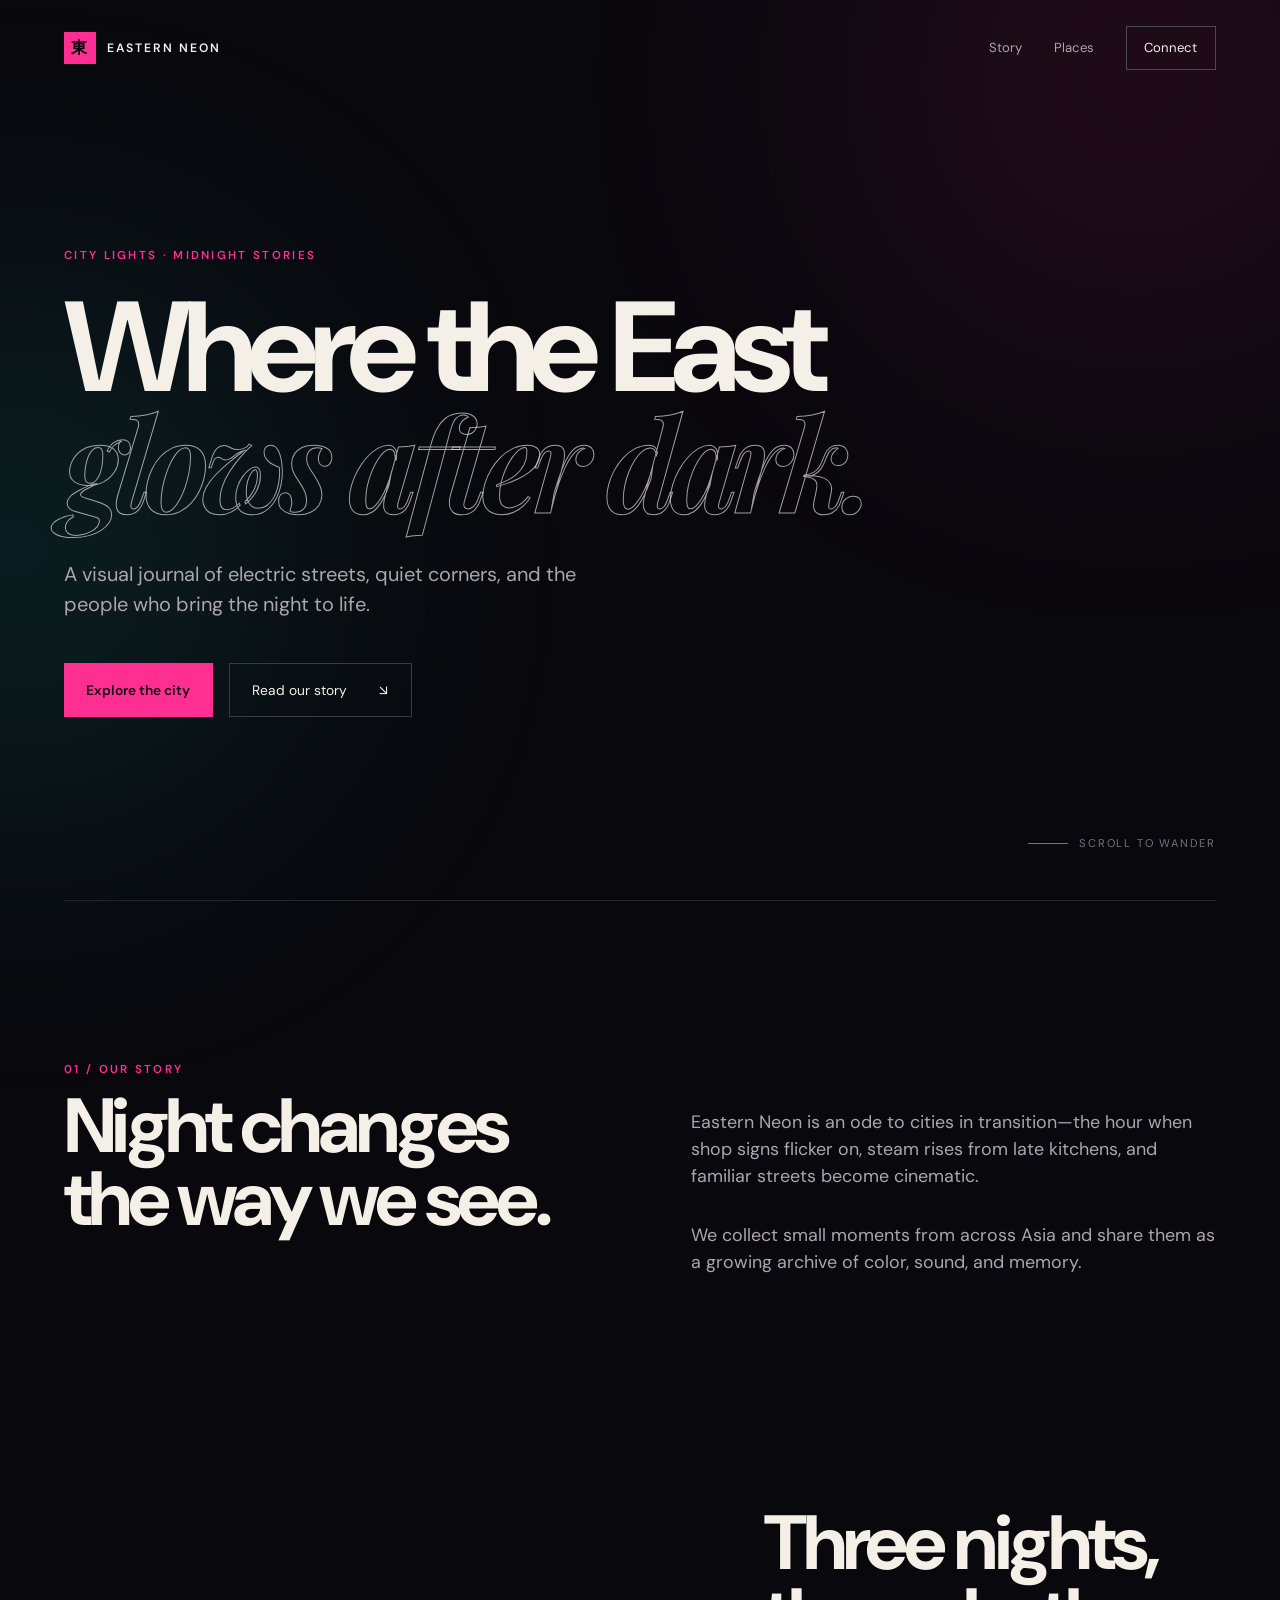
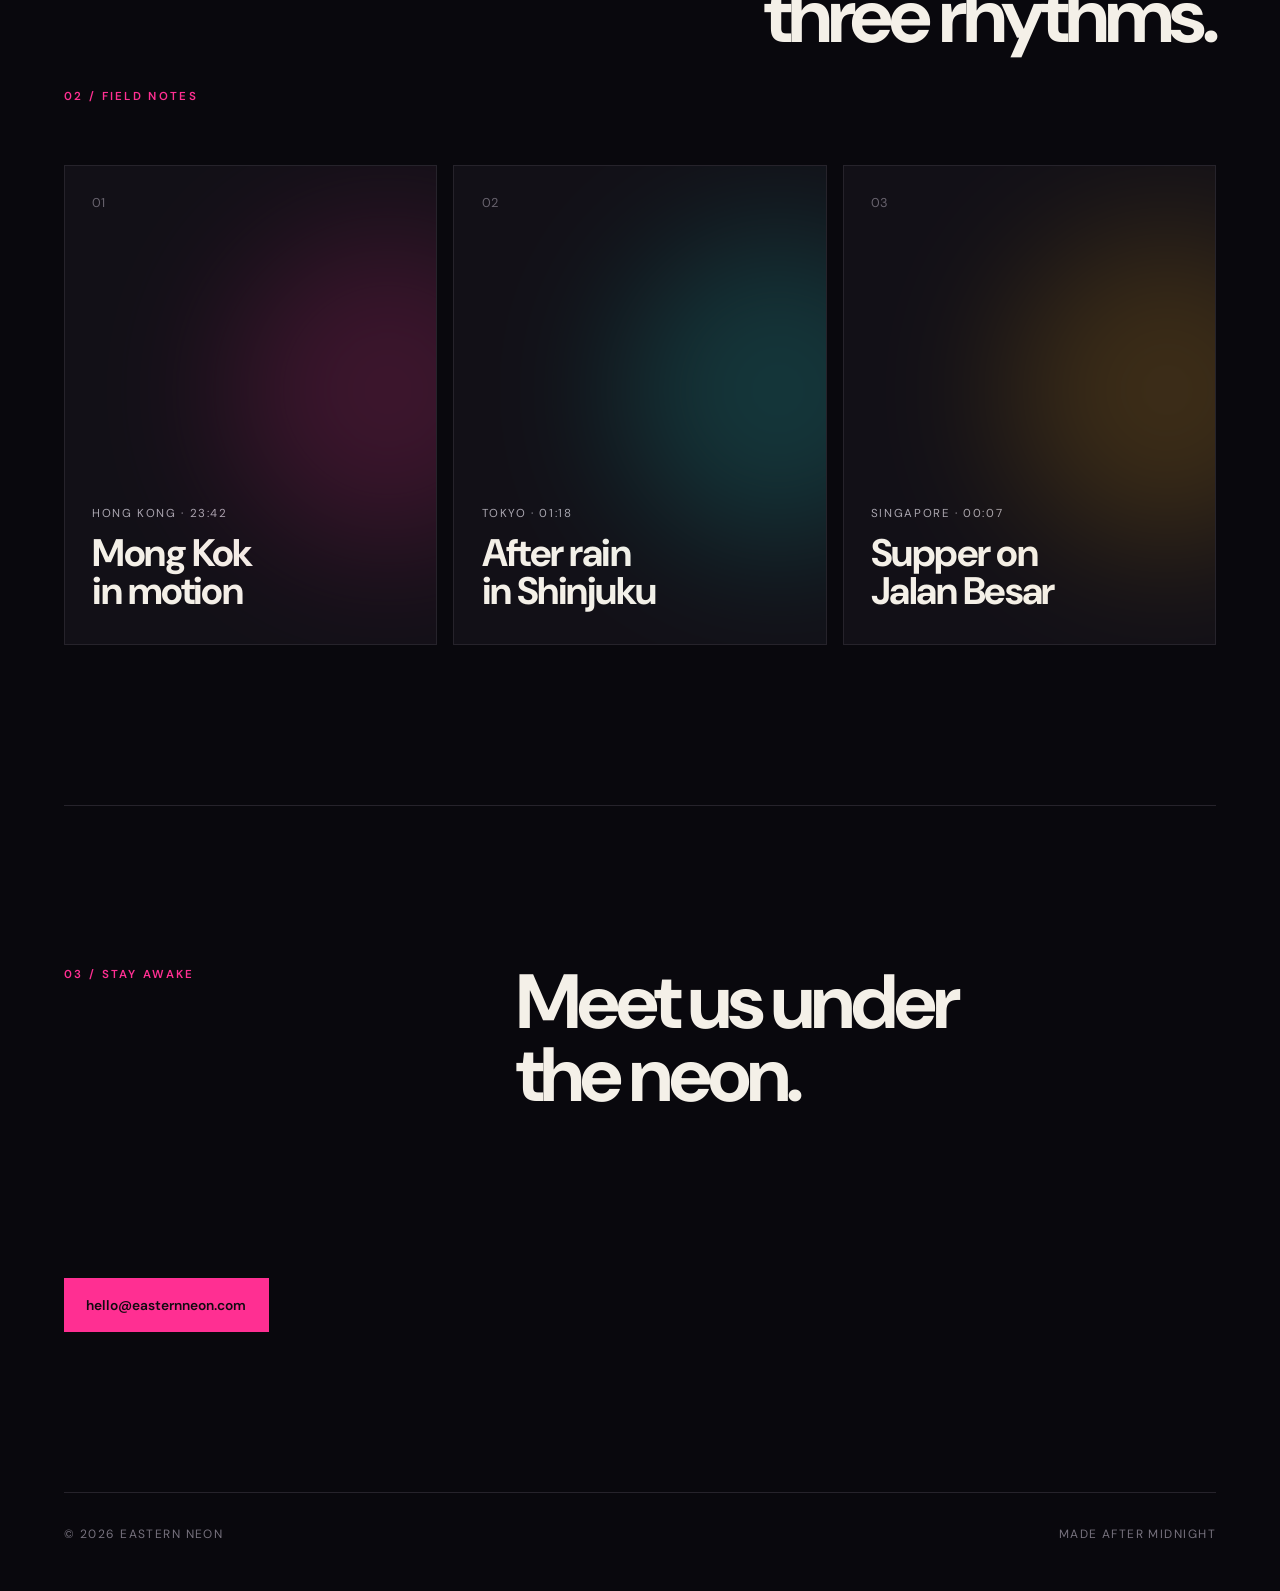
==== index.html @ 45929956 "Initial website" ====
<!doctype html>
<html lang="en">
  <head>
    <meta charset="UTF-8" />
    <meta name="viewport" content="width=device-width, initial-scale=1.0" />
    <meta name="description" content="Eastern Neon — a luminous journey through the city after dark." />
    <title>Eastern Neon</title>
    <link rel="stylesheet" href="styles.css" />
    <script src="script.js" defer></script>
  </head>
  <body>
    <div class="glow glow-one" aria-hidden="true"></div>
    <div class="glow glow-two" aria-hidden="true"></div>

    <header class="site-header">
      <a class="brand" href="#top" aria-label="Eastern Neon home">
        <span class="brand-mark" aria-hidden="true">東</span>
        <span>Eastern Neon</span>
      </a>
      <nav aria-label="Main navigation">
        <a href="#story">Story</a>
        <a href="#places">Places</a>
        <a class="nav-cta" href="#contact">Connect</a>
      </nav>
    </header>

    <main id="top">
      <section class="hero">
        <p class="eyebrow">City lights · midnight stories</p>
        <h1>Where the East<br /><em>glows after dark.</em></h1>
        <p class="hero-copy">
          A visual journal of electric streets, quiet corners, and the people
          who bring the night to life.
        </p>
        <div class="hero-actions">
          <a class="button primary" href="#places">Explore the city</a>
          <a class="button secondary" href="#story">Read our story <span>↘</span></a>
        </div>
        <div class="scroll-cue" aria-hidden="true"><span></span>Scroll to wander</div>
      </section>

      <section class="story reveal" id="story">
        <div>
          <p class="section-label">01 / Our story</p>
          <h2>Night changes<br />the way we see.</h2>
        </div>
        <div class="story-copy">
          <p>
            Eastern Neon is an ode to cities in transition—the hour when shop
            signs flicker on, steam rises from late kitchens, and familiar
            streets become cinematic.
          </p>
          <p>
            We collect small moments from across Asia and share them as a
            growing archive of color, sound, and memory.
          </p>
        </div>
      </section>

      <section class="places" id="places">
        <div class="section-heading reveal">
          <p class="section-label">02 / Field notes</p>
          <h2>Three nights,<br />three rhythms.</h2>
        </div>
        <div class="card-grid">
          <article class="place-card magenta reveal">
            <span class="card-number">01</span>
            <div><p>Hong Kong · 23:42</p><h3>Mong Kok<br />in motion</h3></div>
          </article>
          <article class="place-card cyan reveal">
            <span class="card-number">02</span>
            <div><p>Tokyo · 01:18</p><h3>After rain<br />in Shinjuku</h3></div>
          </article>
          <article class="place-card amber reveal">
            <span class="card-number">03</span>
            <div><p>Singapore · 00:07</p><h3>Supper on<br />Jalan Besar</h3></div>
          </article>
        </div>
      </section>

      <section class="contact reveal" id="contact">
        <p class="section-label">03 / Stay awake</p>
        <h2>Meet us under<br />the neon.</h2>
        <a class="button primary" href="mailto:hello@easternneon.com">hello@easternneon.com</a>
      </section>
    </main>

    <footer>
      <span>© <span id="year"></span> Eastern Neon</span>
      <span>Made after midnight</span>
    </footer>
  </body>
</html>
---- styles.css ----
@import url('https://fonts.googleapis.com/css2?family=DM+Sans:wght@400;500;600&family=Playfair+Display:ital,wght@1,600&display=swap');

:root {
  --ink: #f4f0e8;
  --muted: #aaa6b0;
  --night: #09080d;
  --panel: #121017;
  --pink: #ff2f92;
  --cyan: #20e6dc;
  --amber: #ffb21c;
}

* { box-sizing: border-box; }
html { scroll-behavior: smooth; }
body {
  margin: 0;
  color: var(--ink);
  background: var(--night);
  font-family: "DM Sans", sans-serif;
  line-height: 1.5;
  overflow-x: hidden;
}

a { color: inherit; text-decoration: none; }
.glow { position: fixed; width: 34rem; height: 34rem; border-radius: 50%; filter: blur(140px); opacity: .12; pointer-events: none; z-index: -1; }
.glow-one { top: -12rem; right: -8rem; background: var(--pink); }
.glow-two { bottom: 5rem; left: -16rem; background: var(--cyan); }

.site-header {
  position: absolute; inset: 0 0 auto; height: 6rem; display: flex; align-items: center;
  justify-content: space-between; padding: 0 5vw; z-index: 2;
}
.brand { display: flex; align-items: center; gap: .7rem; text-transform: uppercase; letter-spacing: .16em; font-size: .76rem; font-weight: 600; }
.brand-mark { display: grid; place-items: center; width: 2rem; height: 2rem; color: var(--night); background: var(--pink); font-size: 1rem; }
nav { display: flex; align-items: center; gap: 2rem; font-size: .82rem; }
nav a:not(.nav-cta) { color: var(--muted); }
nav a:hover { color: white; }
.nav-cta { border: 1px solid #4c4852; padding: .7rem 1.1rem; }

main, footer { width: min(1200px, 90vw); margin: 0 auto; }
.hero { min-height: 100vh; display: flex; flex-direction: column; justify-content: center; position: relative; padding: 9rem 0 5rem; }
.eyebrow, .section-label { color: var(--pink); text-transform: uppercase; letter-spacing: .2em; font-size: .72rem; font-weight: 600; }
h1, h2, h3, p { margin-top: 0; }
h1 { font-size: clamp(4rem, 10vw, 9rem); line-height: .88; letter-spacing: -.065em; margin: 1rem 0 2rem; max-width: 1100px; }
h1 em { font-family: "Playfair Display", serif; color: transparent; -webkit-text-stroke: 1px rgba(244,240,232,.65); font-weight: 600; }
.hero-copy { color: var(--muted); max-width: 34rem; font-size: clamp(1rem, 2vw, 1.25rem); }
.hero-actions { display: flex; gap: 1rem; margin-top: 1.5rem; flex-wrap: wrap; }
.button { display: inline-flex; align-items: center; justify-content: center; min-height: 3.4rem; padding: 0 1.4rem; font-size: .86rem; transition: .25s ease; }
.button.primary { color: #100b10; background: var(--pink); font-weight: 600; }
.button.primary:hover { box-shadow: 0 0 30px rgba(255,47,146,.35); transform: translateY(-2px); }
.button.secondary { border: 1px solid #3c3941; gap: 2rem; }
.button.secondary:hover { border-color: var(--ink); }
.scroll-cue { position: absolute; right: 0; bottom: 3rem; color: #77727e; font-size: .7rem; text-transform: uppercase; letter-spacing: .16em; display: flex; gap: .7rem; align-items: center; }
.scroll-cue span { width: 2.5rem; height: 1px; background: #77727e; }

.story, .contact { padding: 10rem 0; display: grid; grid-template-columns: 1fr 1fr; gap: 8vw; border-top: 1px solid #26232b; }
h2 { font-size: clamp(3rem, 6vw, 6rem); line-height: .95; letter-spacing: -.055em; }
.story-copy { color: var(--muted); font-size: 1.12rem; padding-top: 3rem; }
.story-copy p + p { margin-top: 2rem; }
.places { padding: 3rem 0 10rem; }
.section-heading { display: flex; align-items: end; justify-content: space-between; margin-bottom: 3rem; }
.card-grid { display: grid; grid-template-columns: repeat(3, 1fr); gap: 1rem; }
.place-card { min-height: 30rem; padding: 1.7rem; display: flex; flex-direction: column; justify-content: space-between; position: relative; overflow: hidden; background: var(--panel); border: 1px solid #26232b; }
.place-card::before { content: ""; position: absolute; width: 20rem; height: 20rem; border-radius: 50%; filter: blur(70px); opacity: .18; right: -7rem; top: 4rem; transition: .5s ease; }
.place-card:hover::before { opacity: .35; transform: scale(1.2); }
.place-card.magenta::before { background: var(--pink); }
.place-card.cyan::before { background: var(--cyan); }
.place-card.amber::before { background: var(--amber); }
.card-number { color: #67626d; font-size: .8rem; }
.place-card p { color: var(--muted); font-size: .72rem; text-transform: uppercase; letter-spacing: .14em; }
.place-card h3 { font-size: clamp(2rem, 3vw, 3rem); line-height: 1; letter-spacing: -.04em; margin-bottom: .4rem; }
.contact { grid-template-columns: 1fr 2fr; align-items: start; }
.contact .button { justify-self: start; }
footer { border-top: 1px solid #26232b; padding: 2rem 0 3rem; color: #77727e; font-size: .75rem; display: flex; justify-content: space-between; text-transform: uppercase; letter-spacing: .12em; }

.reveal { opacity: 0; transform: translateY(25px); transition: opacity .7s ease, transform .7s ease; }
.reveal.visible { opacity: 1; transform: none; }

@media (max-width: 760px) {
  .site-header { padding: 0 1.25rem; }
  nav a:not(.nav-cta) { display: none; }
  main, footer { width: calc(100% - 2.5rem); }
  .hero { min-height: 92vh; }
  h1 { font-size: clamp(3.5rem, 18vw, 6rem); }
  .scroll-cue { display: none; }
  .story, .contact { grid-template-columns: 1fr; gap: 2rem; padding: 7rem 0; }
  .story-copy { padding-top: 0; }
  .card-grid { grid-template-columns: 1fr; }
  .place-card { min-height: 24rem; }
  footer { gap: 1rem; flex-direction: column; }
}

@media (prefers-reduced-motion: reduce) {
  html { scroll-behavior: auto; }
  *, *::before, *::after { transition-duration: .01ms !important; }
}
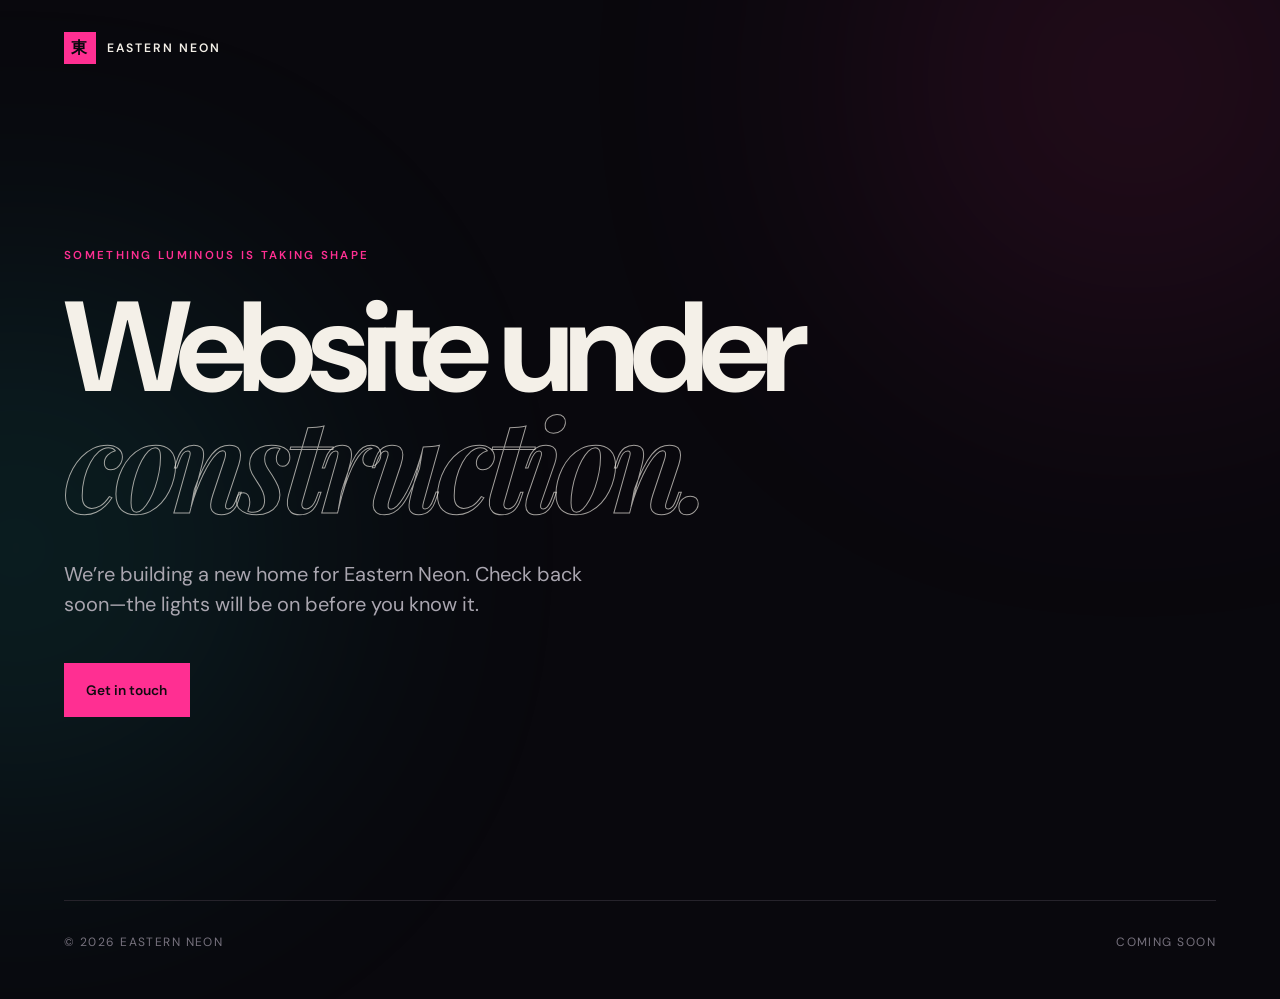
==== commit fe5d7b57: "Add under construction page" ====
--- a/index.html
+++ b/index.html
@@ -3,91 +3,38 @@
   <head>
     <meta charset="UTF-8" />
     <meta name="viewport" content="width=device-width, initial-scale=1.0" />
-    <meta name="description" content="Eastern Neon — a luminous journey through the city after dark." />
-    <title>Eastern Neon</title>
+    <meta name="description" content="Eastern Neon is currently under construction." />
+    <title>Eastern Neon — Under Construction</title>
     <link rel="stylesheet" href="styles.css" />
-    <script src="script.js" defer></script>
   </head>
   <body>
     <div class="glow glow-one" aria-hidden="true"></div>
     <div class="glow glow-two" aria-hidden="true"></div>
 
     <header class="site-header">
-      <a class="brand" href="#top" aria-label="Eastern Neon home">
+      <a class="brand" href="./" aria-label="Eastern Neon home">
         <span class="brand-mark" aria-hidden="true">東</span>
         <span>Eastern Neon</span>
       </a>
-      <nav aria-label="Main navigation">
-        <a href="#story">Story</a>
-        <a href="#places">Places</a>
-        <a class="nav-cta" href="#contact">Connect</a>
-      </nav>
     </header>
 
     <main id="top">
       <section class="hero">
-        <p class="eyebrow">City lights · midnight stories</p>
-        <h1>Where the East<br /><em>glows after dark.</em></h1>
+        <p class="eyebrow">Something luminous is taking shape</p>
+        <h1>Website under<br /><em>construction.</em></h1>
         <p class="hero-copy">
-          A visual journal of electric streets, quiet corners, and the people
-          who bring the night to life.
+          We’re building a new home for Eastern Neon. Check back soon—the
+          lights will be on before you know it.
         </p>
         <div class="hero-actions">
-          <a class="button primary" href="#places">Explore the city</a>
-          <a class="button secondary" href="#story">Read our story <span>↘</span></a>
+          <a class="button primary" href="mailto:hello@easternneon.com">Get in touch</a>
         </div>
-        <div class="scroll-cue" aria-hidden="true"><span></span>Scroll to wander</div>
-      </section>
-
-      <section class="story reveal" id="story">
-        <div>
-          <p class="section-label">01 / Our story</p>
-          <h2>Night changes<br />the way we see.</h2>
-        </div>
-        <div class="story-copy">
-          <p>
-            Eastern Neon is an ode to cities in transition—the hour when shop
-            signs flicker on, steam rises from late kitchens, and familiar
-            streets become cinematic.
-          </p>
-          <p>
-            We collect small moments from across Asia and share them as a
-            growing archive of color, sound, and memory.
-          </p>
-        </div>
-      </section>
-
-      <section class="places" id="places">
-        <div class="section-heading reveal">
-          <p class="section-label">02 / Field notes</p>
-          <h2>Three nights,<br />three rhythms.</h2>
-        </div>
-        <div class="card-grid">
-          <article class="place-card magenta reveal">
-            <span class="card-number">01</span>
-            <div><p>Hong Kong · 23:42</p><h3>Mong Kok<br />in motion</h3></div>
-          </article>
-          <article class="place-card cyan reveal">
-            <span class="card-number">02</span>
-            <div><p>Tokyo · 01:18</p><h3>After rain<br />in Shinjuku</h3></div>
-          </article>
-          <article class="place-card amber reveal">
-            <span class="card-number">03</span>
-            <div><p>Singapore · 00:07</p><h3>Supper on<br />Jalan Besar</h3></div>
-          </article>
-        </div>
-      </section>
-
-      <section class="contact reveal" id="contact">
-        <p class="section-label">03 / Stay awake</p>
-        <h2>Meet us under<br />the neon.</h2>
-        <a class="button primary" href="mailto:hello@easternneon.com">hello@easternneon.com</a>
       </section>
     </main>
 
     <footer>
-      <span>© <span id="year"></span> Eastern Neon</span>
-      <span>Made after midnight</span>
+      <span>© 2026 Eastern Neon</span>
+      <span>Coming soon</span>
     </footer>
   </body>
 </html>
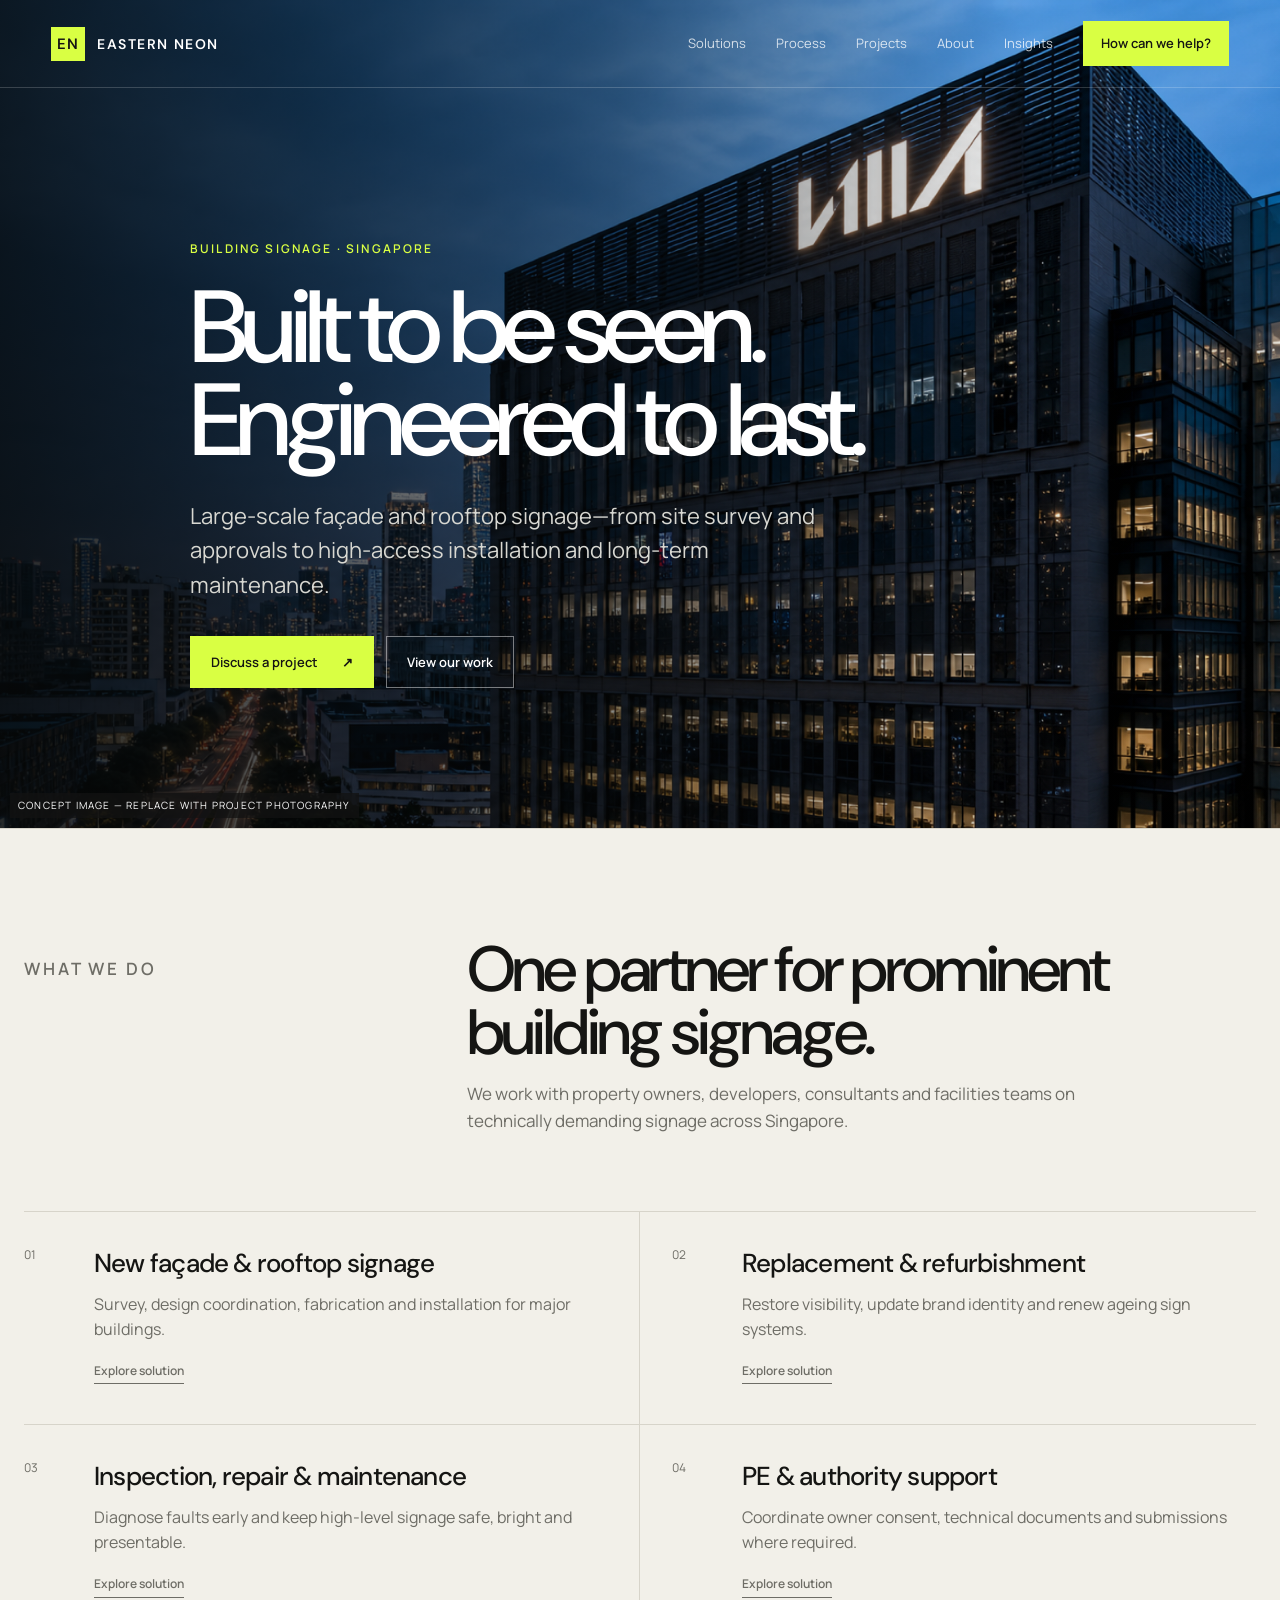
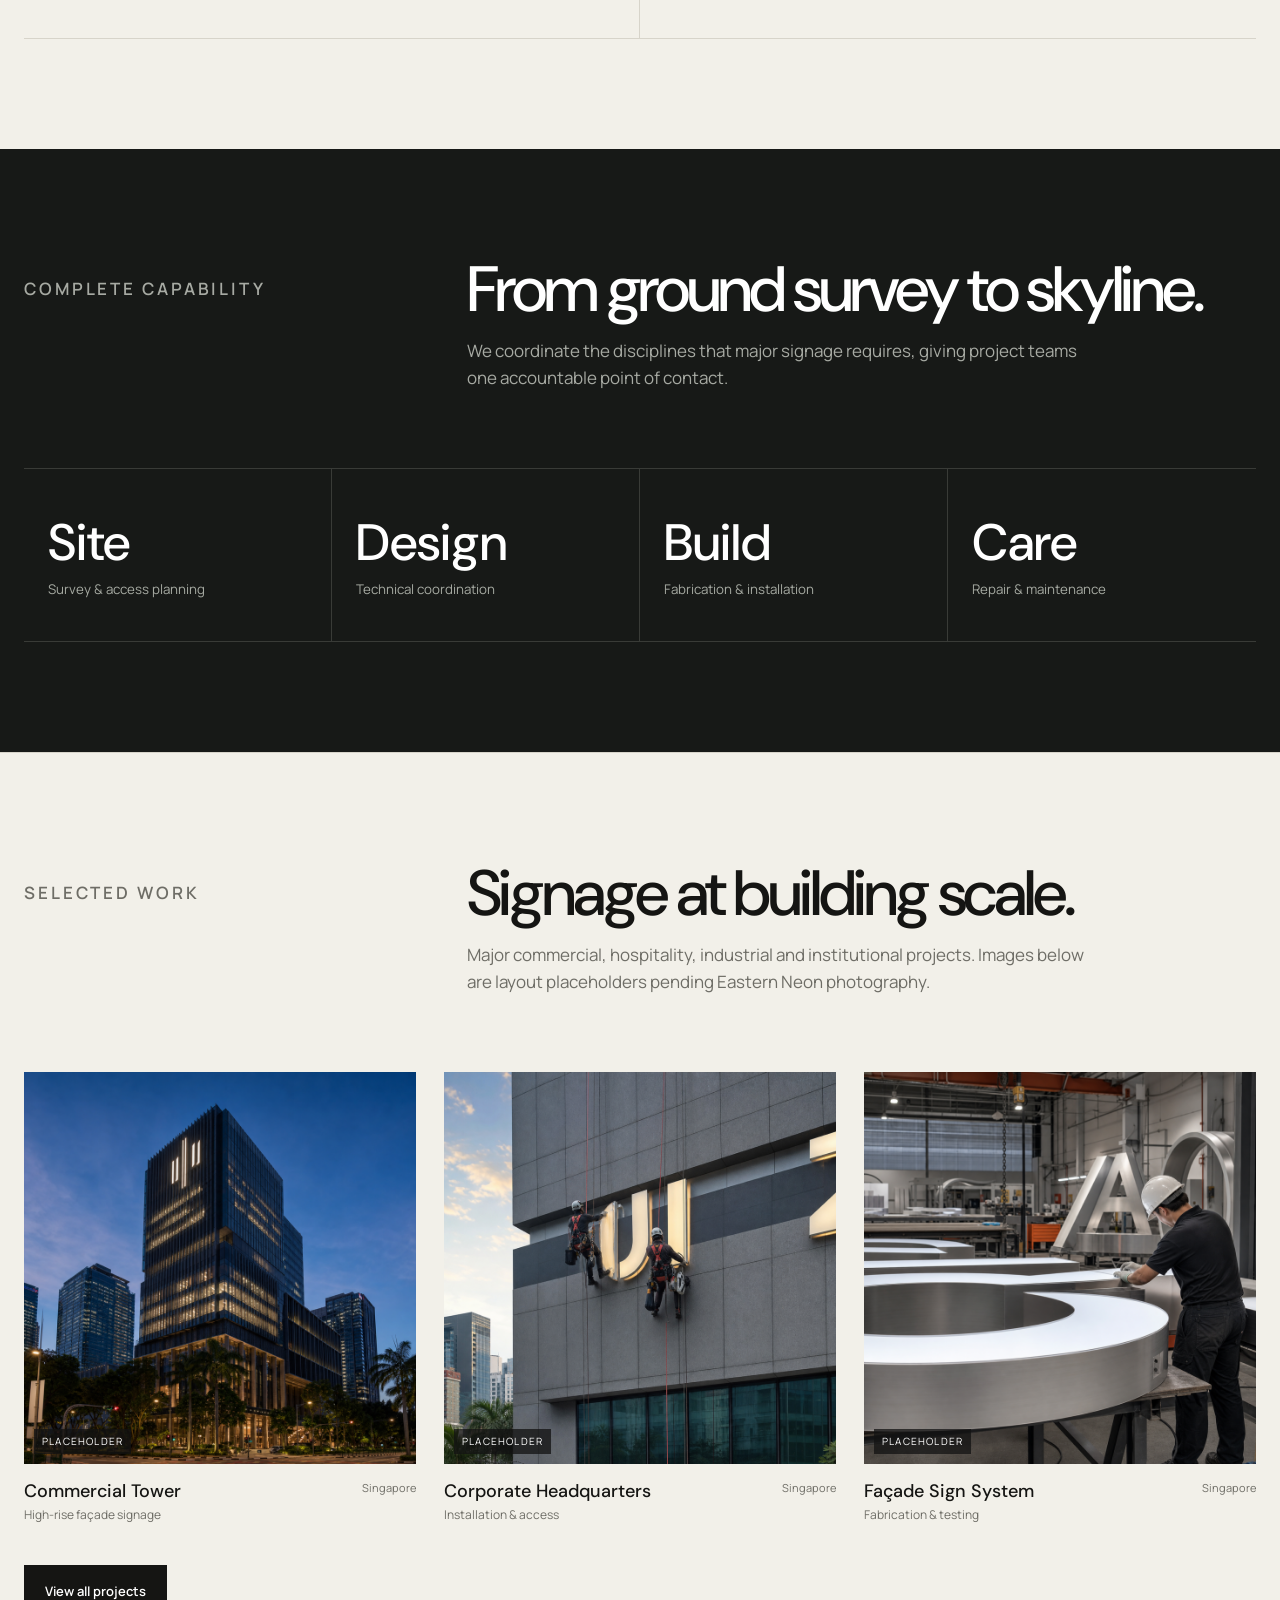
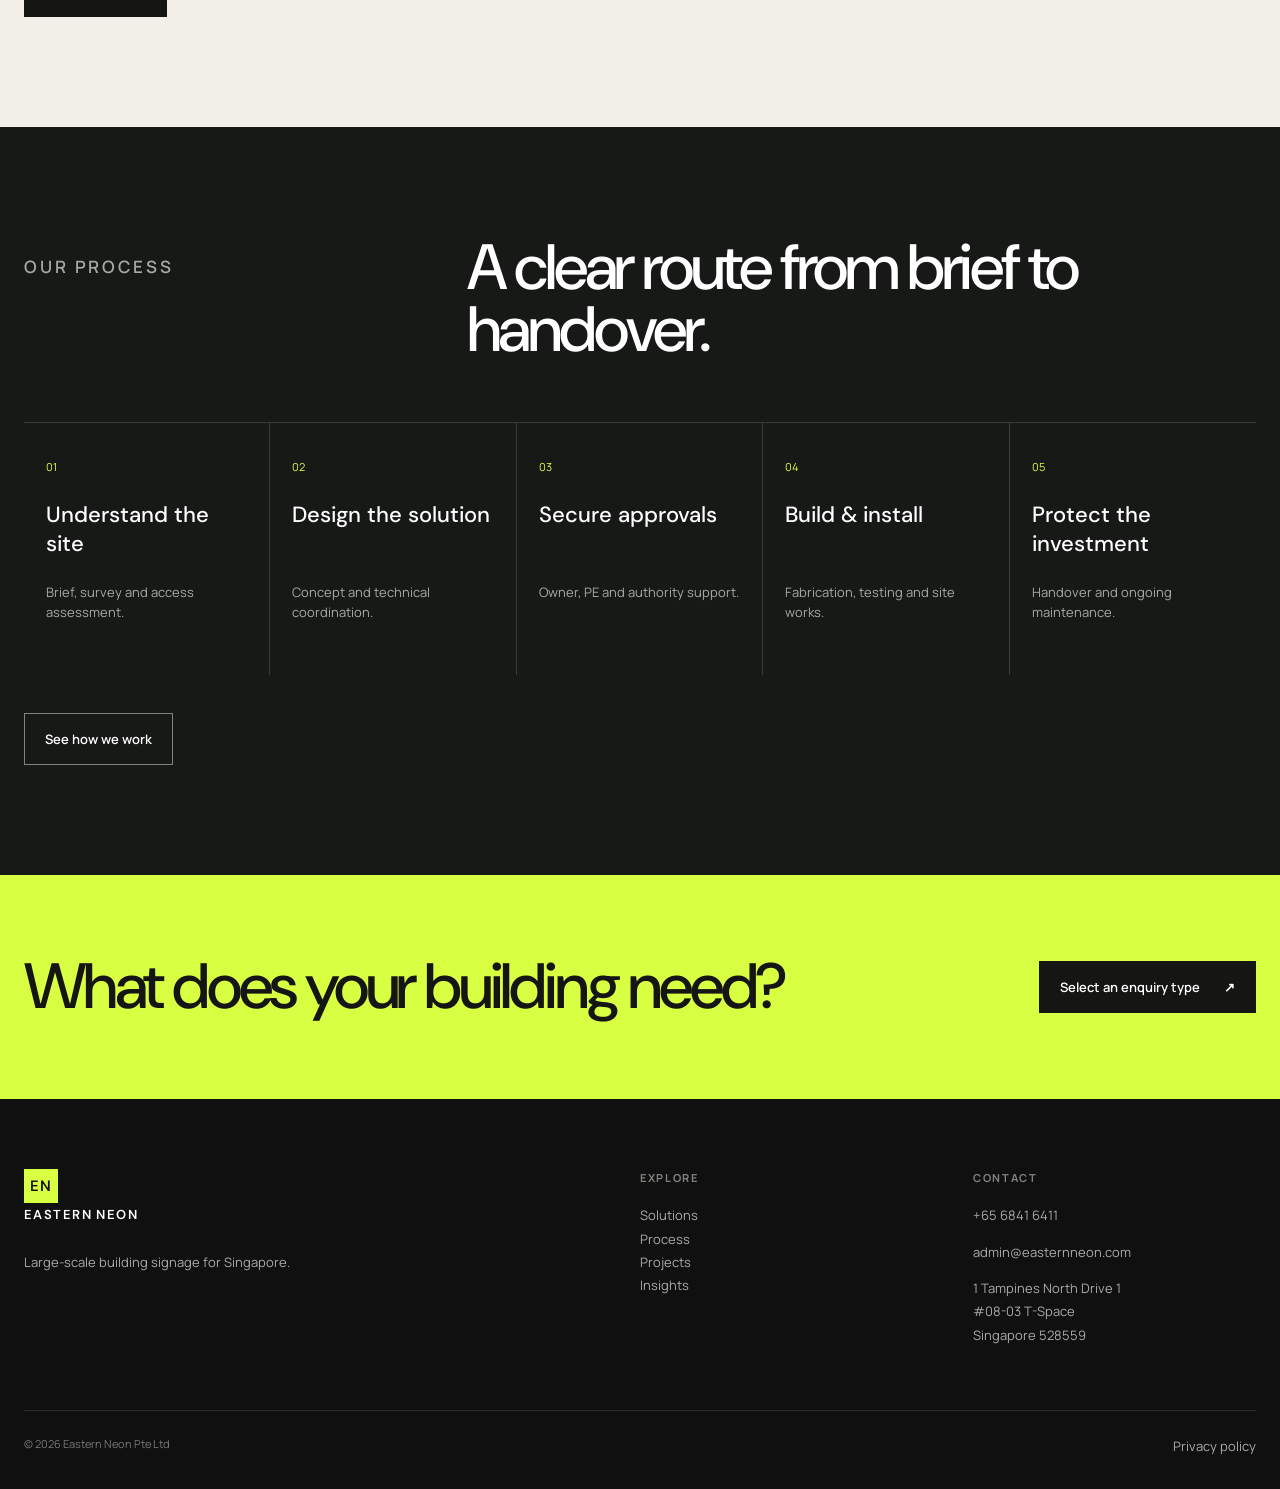
==== commit 2c8ced34: "Build Eastern Neon website concept" ====
--- a/index.html
+++ b/index.html
@@ -1,40 +1,9 @@
-<!doctype html>
-<html lang="en">
-  <head>
-    <meta charset="UTF-8" />
-    <meta name="viewport" content="width=device-width, initial-scale=1.0" />
-    <meta name="description" content="Eastern Neon is currently under construction." />
-    <title>Eastern Neon — Under Construction</title>
-    <link rel="stylesheet" href="styles.css" />
-  </head>
-  <body>
-    <div class="glow glow-one" aria-hidden="true"></div>
-    <div class="glow glow-two" aria-hidden="true"></div>
-
-    <header class="site-header">
-      <a class="brand" href="./" aria-label="Eastern Neon home">
-        <span class="brand-mark" aria-hidden="true">東</span>
-        <span>Eastern Neon</span>
-      </a>
-    </header>
-
-    <main id="top">
-      <section class="hero">
-        <p class="eyebrow">Something luminous is taking shape</p>
-        <h1>Website under<br /><em>construction.</em></h1>
-        <p class="hero-copy">
-          We’re building a new home for Eastern Neon. Check back soon—the
-          lights will be on before you know it.
-        </p>
-        <div class="hero-actions">
-          <a class="button primary" href="mailto:hello@easternneon.com">Get in touch</a>
-        </div>
-      </section>
-    </main>
-
-    <footer>
-      <span>© 2026 Eastern Neon</span>
-      <span>Coming soon</span>
-    </footer>
-  </body>
-</html>
+<!doctype html><html lang="en"><head><meta charset="UTF-8"><meta name="viewport" content="width=device-width,initial-scale=1"><meta name="description" content="Large-scale building signage for Singapore—from survey and approvals to installation and maintenance."><title>Eastern Neon — Building Signage for Singapore</title><link rel="stylesheet" href="styles.css"><script src="script.js" defer></script></head><body>
+<header class="site-header"><a class="brand" href="index.html"><span class="brand-mark">EN</span><span>Eastern Neon</span></a><button class="menu-toggle" aria-label="Open navigation" aria-expanded="false">☰</button><nav class="nav"><a href="solutions.html">Solutions</a><a href="process.html">Process</a><a href="projects.html">Projects</a><a href="about.html">About</a><a href="insights.html">Insights</a><a class="nav-cta" href="contact.html">How can we help?</a></nav></header>
+<main><section class="hero"><div class="wrap hero-content reveal"><p class="kicker">Building signage · Singapore</p><h1>Built to be seen.<br>Engineered to last.</h1><p class="hero-copy">Large-scale façade and rooftop signage—from site survey and approvals to high-access installation and long-term maintenance.</p><div class="actions"><a class="btn primary" href="contact.html">Discuss a project <span>↗</span></a><a class="btn ghost-light" href="projects.html">View our work</a></div></div><span class="placeholder-tag">Concept image — replace with project photography</span></section>
+<section class="section"><div class="wrap"><div class="section-head reveal"><p class="eyebrow">What we do</p><div><h2>One partner for prominent building signage.</h2><p>We work with property owners, developers, consultants and facilities teams on technically demanding signage across Singapore.</p></div></div><div class="service-grid reveal"><a class="service" href="solutions.html#new"><span>01</span><div><h3>New façade & rooftop signage</h3><p>Survey, design coordination, fabrication and installation for major buildings.</p><span class="text-link">Explore solution</span></div></a><a class="service" href="solutions.html#replace"><span>02</span><div><h3>Replacement & refurbishment</h3><p>Restore visibility, update brand identity and renew ageing sign systems.</p><span class="text-link">Explore solution</span></div></a><a class="service" href="solutions.html#maintain"><span>03</span><div><h3>Inspection, repair & maintenance</h3><p>Diagnose faults early and keep high-level signage safe, bright and presentable.</p><span class="text-link">Explore solution</span></div></a><a class="service" href="solutions.html#approval"><span>04</span><div><h3>PE & authority support</h3><p>Coordinate owner consent, technical documents and submissions where required.</p><span class="text-link">Explore solution</span></div></a></div></div></section>
+<section class="section dark"><div class="wrap"><div class="section-head reveal"><p class="eyebrow">Complete capability</p><div><h2>From ground survey to skyline.</h2><p>We coordinate the disciplines that major signage requires, giving project teams one accountable point of contact.</p></div></div><div class="stats reveal"><div class="stat"><strong>Site</strong><small>Survey & access planning</small></div><div class="stat"><strong>Design</strong><small>Technical coordination</small></div><div class="stat"><strong>Build</strong><small>Fabrication & installation</small></div><div class="stat"><strong>Care</strong><small>Repair & maintenance</small></div></div></div></section>
+<section class="section"><div class="wrap"><div class="section-head reveal"><p class="eyebrow">Selected work</p><div><h2>Signage at building scale.</h2><p>Major commercial, hospitality, industrial and institutional projects. Images below are layout placeholders pending Eastern Neon photography.</p></div></div><div class="project-grid reveal"><a class="project-card" href="project.html"><div class="image"><img src="assets/images/project-placeholder.png" alt="Concept image of high-rise building signage"><span class="placeholder-tag">Placeholder</span></div><div class="project-meta"><div><h3>Commercial Tower</h3><p>High-rise façade signage</p></div><span>Singapore</span></div></a><a class="project-card" href="project.html"><div class="image"><img src="assets/images/install-placeholder.png" alt="Concept image of rope-access signage installation"><span class="placeholder-tag">Placeholder</span></div><div class="project-meta"><div><h3>Corporate Headquarters</h3><p>Installation & access</p></div><span>Singapore</span></div></a><a class="project-card" href="project.html"><div class="image"><img src="assets/images/fabrication-placeholder.png" alt="Concept image of large signage fabrication"><span class="placeholder-tag">Placeholder</span></div><div class="project-meta"><div><h3>Façade Sign System</h3><p>Fabrication & testing</p></div><span>Singapore</span></div></a></div><div class="actions" style="margin-top:40px"><a class="btn dark" href="projects.html">View all projects</a></div></div></section>
+<section class="section dark"><div class="wrap"><div class="section-head reveal"><p class="eyebrow">Our process</p><div><h2>A clear route from brief to handover.</h2></div></div><div class="process-list reveal"><div class="process-step"><span>01</span><h3>Understand the site</h3><p>Brief, survey and access assessment.</p></div><div class="process-step"><span>02</span><h3>Design the solution</h3><p>Concept and technical coordination.</p></div><div class="process-step"><span>03</span><h3>Secure approvals</h3><p>Owner, PE and authority support.</p></div><div class="process-step"><span>04</span><h3>Build & install</h3><p>Fabrication, testing and site works.</p></div><div class="process-step"><span>05</span><h3>Protect the investment</h3><p>Handover and ongoing maintenance.</p></div></div><div class="actions" style="margin-top:38px"><a class="btn ghost-light" href="process.html">See how we work</a></div></div></section>
+<section class="cta-band"><div class="wrap"><h2>What does your building need?</h2><a class="btn dark" href="contact.html">Select an enquiry type <span>↗</span></a></div></section></main>
+<footer class="footer"><div class="wrap"><div class="footer-grid"><div><a class="brand" href="index.html"><span class="brand-mark">EN</span><span>Eastern Neon</span></a><p>Large-scale building signage for Singapore.</p></div><div><h4>Explore</h4><a href="solutions.html">Solutions</a><a href="process.html">Process</a><a href="projects.html">Projects</a><a href="insights.html">Insights</a></div><div><h4>Contact</h4><p>+65 6841 6411</p><p>admin@easternneon.com</p><p>1 Tampines North Drive 1<br>#08-03 T-Space<br>Singapore 528559</p></div></div><div class="footer-bottom"><span>© 2026 Eastern Neon Pte Ltd</span><a href="privacy.html">Privacy policy</a></div></div></footer></body></html>
--- a/styles.css
+++ b/styles.css
@@ -1,96 +1,7 @@
-@import url('https://fonts.googleapis.com/css2?family=DM+Sans:wght@400;500;600&family=Playfair+Display:ital,wght@1,600&display=swap');
+@import url('https://fonts.googleapis.com/css2?family=DM+Sans:wght@400;500;600&family=Manrope:wght@400;500;600&display=swap');
 
-:root {
-  --ink: #f4f0e8;
-  --muted: #aaa6b0;
-  --night: #09080d;
-  --panel: #121017;
-  --pink: #ff2f92;
-  --cyan: #20e6dc;
-  --amber: #ffb21c;
-}
-
-* { box-sizing: border-box; }
-html { scroll-behavior: smooth; }
-body {
-  margin: 0;
-  color: var(--ink);
-  background: var(--night);
-  font-family: "DM Sans", sans-serif;
-  line-height: 1.5;
-  overflow-x: hidden;
-}
-
-a { color: inherit; text-decoration: none; }
-.glow { position: fixed; width: 34rem; height: 34rem; border-radius: 50%; filter: blur(140px); opacity: .12; pointer-events: none; z-index: -1; }
-.glow-one { top: -12rem; right: -8rem; background: var(--pink); }
-.glow-two { bottom: 5rem; left: -16rem; background: var(--cyan); }
-
-.site-header {
-  position: absolute; inset: 0 0 auto; height: 6rem; display: flex; align-items: center;
-  justify-content: space-between; padding: 0 5vw; z-index: 2;
-}
-.brand { display: flex; align-items: center; gap: .7rem; text-transform: uppercase; letter-spacing: .16em; font-size: .76rem; font-weight: 600; }
-.brand-mark { display: grid; place-items: center; width: 2rem; height: 2rem; color: var(--night); background: var(--pink); font-size: 1rem; }
-nav { display: flex; align-items: center; gap: 2rem; font-size: .82rem; }
-nav a:not(.nav-cta) { color: var(--muted); }
-nav a:hover { color: white; }
-.nav-cta { border: 1px solid #4c4852; padding: .7rem 1.1rem; }
-
-main, footer { width: min(1200px, 90vw); margin: 0 auto; }
-.hero { min-height: 100vh; display: flex; flex-direction: column; justify-content: center; position: relative; padding: 9rem 0 5rem; }
-.eyebrow, .section-label { color: var(--pink); text-transform: uppercase; letter-spacing: .2em; font-size: .72rem; font-weight: 600; }
-h1, h2, h3, p { margin-top: 0; }
-h1 { font-size: clamp(4rem, 10vw, 9rem); line-height: .88; letter-spacing: -.065em; margin: 1rem 0 2rem; max-width: 1100px; }
-h1 em { font-family: "Playfair Display", serif; color: transparent; -webkit-text-stroke: 1px rgba(244,240,232,.65); font-weight: 600; }
-.hero-copy { color: var(--muted); max-width: 34rem; font-size: clamp(1rem, 2vw, 1.25rem); }
-.hero-actions { display: flex; gap: 1rem; margin-top: 1.5rem; flex-wrap: wrap; }
-.button { display: inline-flex; align-items: center; justify-content: center; min-height: 3.4rem; padding: 0 1.4rem; font-size: .86rem; transition: .25s ease; }
-.button.primary { color: #100b10; background: var(--pink); font-weight: 600; }
-.button.primary:hover { box-shadow: 0 0 30px rgba(255,47,146,.35); transform: translateY(-2px); }
-.button.secondary { border: 1px solid #3c3941; gap: 2rem; }
-.button.secondary:hover { border-color: var(--ink); }
-.scroll-cue { position: absolute; right: 0; bottom: 3rem; color: #77727e; font-size: .7rem; text-transform: uppercase; letter-spacing: .16em; display: flex; gap: .7rem; align-items: center; }
-.scroll-cue span { width: 2.5rem; height: 1px; background: #77727e; }
-
-.story, .contact { padding: 10rem 0; display: grid; grid-template-columns: 1fr 1fr; gap: 8vw; border-top: 1px solid #26232b; }
-h2 { font-size: clamp(3rem, 6vw, 6rem); line-height: .95; letter-spacing: -.055em; }
-.story-copy { color: var(--muted); font-size: 1.12rem; padding-top: 3rem; }
-.story-copy p + p { margin-top: 2rem; }
-.places { padding: 3rem 0 10rem; }
-.section-heading { display: flex; align-items: end; justify-content: space-between; margin-bottom: 3rem; }
-.card-grid { display: grid; grid-template-columns: repeat(3, 1fr); gap: 1rem; }
-.place-card { min-height: 30rem; padding: 1.7rem; display: flex; flex-direction: column; justify-content: space-between; position: relative; overflow: hidden; background: var(--panel); border: 1px solid #26232b; }
-.place-card::before { content: ""; position: absolute; width: 20rem; height: 20rem; border-radius: 50%; filter: blur(70px); opacity: .18; right: -7rem; top: 4rem; transition: .5s ease; }
-.place-card:hover::before { opacity: .35; transform: scale(1.2); }
-.place-card.magenta::before { background: var(--pink); }
-.place-card.cyan::before { background: var(--cyan); }
-.place-card.amber::before { background: var(--amber); }
-.card-number { color: #67626d; font-size: .8rem; }
-.place-card p { color: var(--muted); font-size: .72rem; text-transform: uppercase; letter-spacing: .14em; }
-.place-card h3 { font-size: clamp(2rem, 3vw, 3rem); line-height: 1; letter-spacing: -.04em; margin-bottom: .4rem; }
-.contact { grid-template-columns: 1fr 2fr; align-items: start; }
-.contact .button { justify-self: start; }
-footer { border-top: 1px solid #26232b; padding: 2rem 0 3rem; color: #77727e; font-size: .75rem; display: flex; justify-content: space-between; text-transform: uppercase; letter-spacing: .12em; }
-
-.reveal { opacity: 0; transform: translateY(25px); transition: opacity .7s ease, transform .7s ease; }
-.reveal.visible { opacity: 1; transform: none; }
-
-@media (max-width: 760px) {
-  .site-header { padding: 0 1.25rem; }
-  nav a:not(.nav-cta) { display: none; }
-  main, footer { width: calc(100% - 2.5rem); }
-  .hero { min-height: 92vh; }
-  h1 { font-size: clamp(3.5rem, 18vw, 6rem); }
-  .scroll-cue { display: none; }
-  .story, .contact { grid-template-columns: 1fr; gap: 2rem; padding: 7rem 0; }
-  .story-copy { padding-top: 0; }
-  .card-grid { grid-template-columns: 1fr; }
-  .place-card { min-height: 24rem; }
-  footer { gap: 1rem; flex-direction: column; }
-}
-
-@media (prefers-reduced-motion: reduce) {
-  html { scroll-behavior: auto; }
-  *, *::before, *::after { transition-duration: .01ms !important; }
-}
+:root{--ink:#151513;--paper:#f2f0e9;--white:#fbfaf6;--muted:#6e6d66;--line:#d7d4ca;--lime:#d9ff43;--dark:#171917;--sans:"Manrope",sans-serif;--display:"DM Sans",sans-serif}
+*{box-sizing:border-box}html{scroll-behavior:smooth}body{margin:0;background:var(--paper);color:var(--ink);font-family:var(--sans);line-height:1.55}body.menu-open{overflow:hidden}img{display:block;width:100%;object-fit:cover}a{color:inherit;text-decoration:none}button,input,select,textarea{font:inherit}button{cursor:pointer}.wrap{width:min(1320px,calc(100% - 48px));margin:auto}.site-header{height:88px;display:flex;align-items:center;justify-content:space-between;border-bottom:1px solid rgba(255,255,255,.18);padding:0 4vw;position:absolute;inset:0 0 auto;z-index:20;color:#fff}.site-header.light{position:relative;color:var(--ink);border-color:var(--line)}.brand{display:flex;align-items:center;gap:12px;font:600 14px var(--display);letter-spacing:.11em;text-transform:uppercase}.brand-mark{width:34px;height:34px;display:grid;place-items:center;background:var(--lime);color:var(--ink);font-size:15px}.nav{display:flex;align-items:center;gap:30px;font-size:13px}.nav a{opacity:.78}.nav a:hover,.nav a.active{opacity:1}.nav-cta{background:var(--lime);color:var(--ink)!important;padding:12px 18px;opacity:1!important;font-weight:600}.menu-toggle{display:none;background:none;border:0;color:inherit;font-size:22px}.hero{min-height:92vh;color:#fff;background:#111;position:relative;display:flex;align-items:flex-end;padding:180px 0 80px}.hero:before{content:"";position:absolute;inset:0;background:linear-gradient(90deg,rgba(6,8,8,.86) 0%,rgba(6,8,8,.48) 48%,rgba(6,8,8,.08) 80%),url('assets/images/hero-placeholder.png') center/cover}.hero-content{position:relative;z-index:1;max-width:900px}.kicker{font-size:12px;text-transform:uppercase;letter-spacing:.18em;font-weight:600;color:var(--lime);margin:0 0 22px}.hero h1,.page-hero h1{font:500 clamp(52px,8vw,112px)/.91 var(--display);letter-spacing:-.065em;margin:0 0 32px}.hero-copy{font-size:clamp(17px,2vw,22px);max-width:660px;color:#d8d8d2;margin:0 0 34px}.actions{display:flex;gap:12px;flex-wrap:wrap}.btn{display:inline-flex;align-items:center;justify-content:center;gap:24px;min-height:52px;padding:0 20px;border:1px solid var(--line);font-size:13px;font-weight:600}.btn.primary{background:var(--lime);border-color:var(--lime);color:var(--ink)}.btn.dark{background:var(--ink);color:#fff;border-color:var(--ink)}.btn.ghost-light{border-color:rgba(255,255,255,.45);color:#fff}.btn:hover{transform:translateY(-1px)}.placeholder-tag{display:inline-block;background:rgba(18,18,18,.75);color:#fff;padding:5px 8px;font-size:10px;letter-spacing:.12em;text-transform:uppercase;position:absolute;bottom:10px;left:10px}.section{padding:110px 0;border-top:1px solid var(--line)}.section.dark{background:var(--dark);color:#fff;border:0}.section-head{display:grid;grid-template-columns:1fr 2fr;gap:48px;margin-bottom:60px}.section-head h2,.split h2{font:500 clamp(38px,5vw,72px)/.98 var(--display);letter-spacing:-.05em;margin:0}.section-head p{max-width:620px;color:var(--muted);font-size:17px}.dark .section-head p{color:#a7aaa3}.eyebrow{font-size:11px;text-transform:uppercase;letter-spacing:.17em;font-weight:600;color:var(--muted)}.service-grid{display:grid;grid-template-columns:repeat(2,1fr);border-top:1px solid var(--line)}.service{padding:34px 24px 40px 0;border-bottom:1px solid var(--line);display:grid;grid-template-columns:54px 1fr;gap:16px}.service:nth-child(odd){border-right:1px solid var(--line)}.service:nth-child(even){padding-left:32px}.service span{font-size:12px;color:var(--muted)}.service h3{font:500 26px var(--display);margin:0 0 12px;letter-spacing:-.03em}.service p{margin:0;color:var(--muted);max-width:500px}.text-link{display:inline-block;margin-top:20px;font-size:13px;font-weight:600;border-bottom:1px solid;padding-bottom:3px}.stats{display:grid;grid-template-columns:repeat(4,1fr);border-block:1px solid #393b37}.stat{padding:40px 24px;border-right:1px solid #393b37}.stat:last-child{border:0}.stat strong{font:500 clamp(32px,4vw,54px) var(--display);display:block}.stat small{color:#a6aaa2}.project-grid{display:grid;grid-template-columns:repeat(3,1fr);gap:28px}.project-card .image{aspect-ratio:1;overflow:hidden;background:#ddd;position:relative}.project-card img{height:100%;transition:transform .5s}.project-card:hover img{transform:scale(1.025)}.project-meta{display:flex;justify-content:space-between;gap:20px;padding-top:15px}.project-meta h3{margin:0;font:500 18px var(--display)}.project-meta p{margin:3px 0 0;color:var(--muted);font-size:12px}.project-meta span{font-size:11px;color:var(--muted)}.process-list{display:grid;grid-template-columns:repeat(5,1fr);border-top:1px solid #393b37}.process-step{padding:30px 22px 40px;border-right:1px solid #393b37}.process-step:last-child{border:0}.process-step span{color:var(--lime);font-size:11px}.process-step h3{font:500 22px var(--display);min-height:60px}.process-step p{font-size:13px;color:#a7aaa3}.cta-band{padding:80px 0;background:var(--lime)}.cta-band .wrap{display:flex;align-items:center;justify-content:space-between;gap:30px}.cta-band h2{font:500 clamp(34px,5vw,68px)/1 var(--display);letter-spacing:-.05em;margin:0}.footer{background:#0f100f;color:#d5d6d0;padding:70px 0 30px}.footer-grid{display:grid;grid-template-columns:2fr 1fr 1fr;gap:50px}.footer h4{font-size:11px;text-transform:uppercase;letter-spacing:.15em;color:#80837d;margin:0 0 18px}.footer p,.footer a{display:block;color:#aaa;line-height:1.8;font-size:13px}.footer .brand{color:#fff;margin-bottom:24px}.footer-bottom{border-top:1px solid #2d2e2c;margin-top:50px;padding-top:24px;display:flex;justify-content:space-between;color:#777;font-size:11px}.page-hero{padding:130px 0 80px}.page-hero h1{max-width:1100px;font-size:clamp(48px,7vw,94px)}.page-hero p{max-width:700px;font-size:19px;color:var(--muted)}.split{display:grid;grid-template-columns:1fr 1fr;gap:7vw;align-items:start}.split p{color:var(--muted);font-size:17px}.feature-image{aspect-ratio:16/8;position:relative;overflow:hidden;background:#ddd}.feature-image img{height:100%}.phase{display:grid;grid-template-columns:90px 1fr 1fr;gap:40px;padding:60px 0;border-top:1px solid var(--line)}.phase-num{font:500 40px var(--display);color:#aaa}.phase h2{font:500 36px/1.05 var(--display);margin:0}.phase p,.phase li{color:var(--muted)}.phase ul{margin:0;padding-left:18px}.filter-bar{display:flex;gap:9px;flex-wrap:wrap;margin-bottom:38px}.filter{border:1px solid var(--line);background:transparent;padding:10px 14px;font-size:12px}.filter.active{background:var(--ink);color:#fff}.article-grid{display:grid;grid-template-columns:repeat(3,1fr);gap:20px}.article{border:1px solid var(--line);padding:28px;min-height:270px;display:flex;flex-direction:column;justify-content:space-between}.article h3{font:500 25px/1.14 var(--display);letter-spacing:-.03em}.article p{color:var(--muted);font-size:13px}.contact-layout{display:grid;grid-template-columns:.8fr 1.4fr;gap:8vw}.choice-grid{display:grid;grid-template-columns:1fr 1fr;gap:12px}.choice{background:var(--white);border:1px solid var(--line);padding:22px;text-align:left;min-height:120px}.choice:hover,.choice.selected{border-color:var(--ink);box-shadow:inset 0 0 0 1px var(--ink)}.choice strong{display:block;font:500 18px var(--display);margin-bottom:7px}.choice small{color:var(--muted)}.form-panel{margin-top:24px;border-top:1px solid var(--line);padding-top:30px}.fields{display:grid;grid-template-columns:1fr 1fr;gap:18px}.field.full{grid-column:1/-1}.field label{display:block;font-size:11px;text-transform:uppercase;letter-spacing:.11em;margin-bottom:8px}.field input,.field select,.field textarea{width:100%;border:1px solid var(--line);background:var(--white);padding:14px}.field textarea{min-height:110px;resize:vertical}.form-note{font-size:12px;color:var(--muted)}.notice{background:#e8e5dc;padding:18px;font-size:12px;margin-bottom:26px}.reveal{opacity:0;transform:translateY(20px);transition:.65s ease}.reveal.visible{opacity:1;transform:none}
+@media(max-width:900px){.nav{display:none;position:fixed;inset:0;background:#151713;padding:110px 24px 30px;flex-direction:column;align-items:flex-start;font-size:24px}.nav.open{display:flex}.menu-toggle{display:block;z-index:2}.section-head,.split,.contact-layout{grid-template-columns:1fr}.project-grid,.article-grid{grid-template-columns:repeat(2,1fr)}.process-list{grid-template-columns:1fr}.process-step{border-right:0;border-bottom:1px solid #393b37}.stats{grid-template-columns:repeat(2,1fr)}.phase{grid-template-columns:60px 1fr}.phase>div:last-child{grid-column:2}.footer-grid{grid-template-columns:1fr 1fr}.footer-grid>div:first-child{grid-column:1/-1}}
+@media(max-width:620px){.wrap{width:min(100% - 32px,1320px)}.site-header{height:72px;padding:0 16px}.hero{min-height:88vh;padding:130px 0 50px}.hero h1{font-size:52px}.section{padding:76px 0}.section-head{gap:20px;margin-bottom:40px}.service-grid,.project-grid,.article-grid,.choice-grid,.fields{grid-template-columns:1fr}.service:nth-child(odd){border-right:0}.service:nth-child(even){padding-left:0}.stats{grid-template-columns:1fr 1fr}.stat{padding:24px 14px}.phase{grid-template-columns:42px 1fr;gap:18px}.cta-band .wrap,.footer-bottom{align-items:flex-start;flex-direction:column}.footer-grid{grid-template-columns:1fr}.footer-grid>div:first-child{grid-column:auto}.page-hero{padding:90px 0 60px}}
+@media(prefers-reduced-motion:reduce){html{scroll-behavior:auto}*{transition:none!important}.reveal{opacity:1;transform:none}}
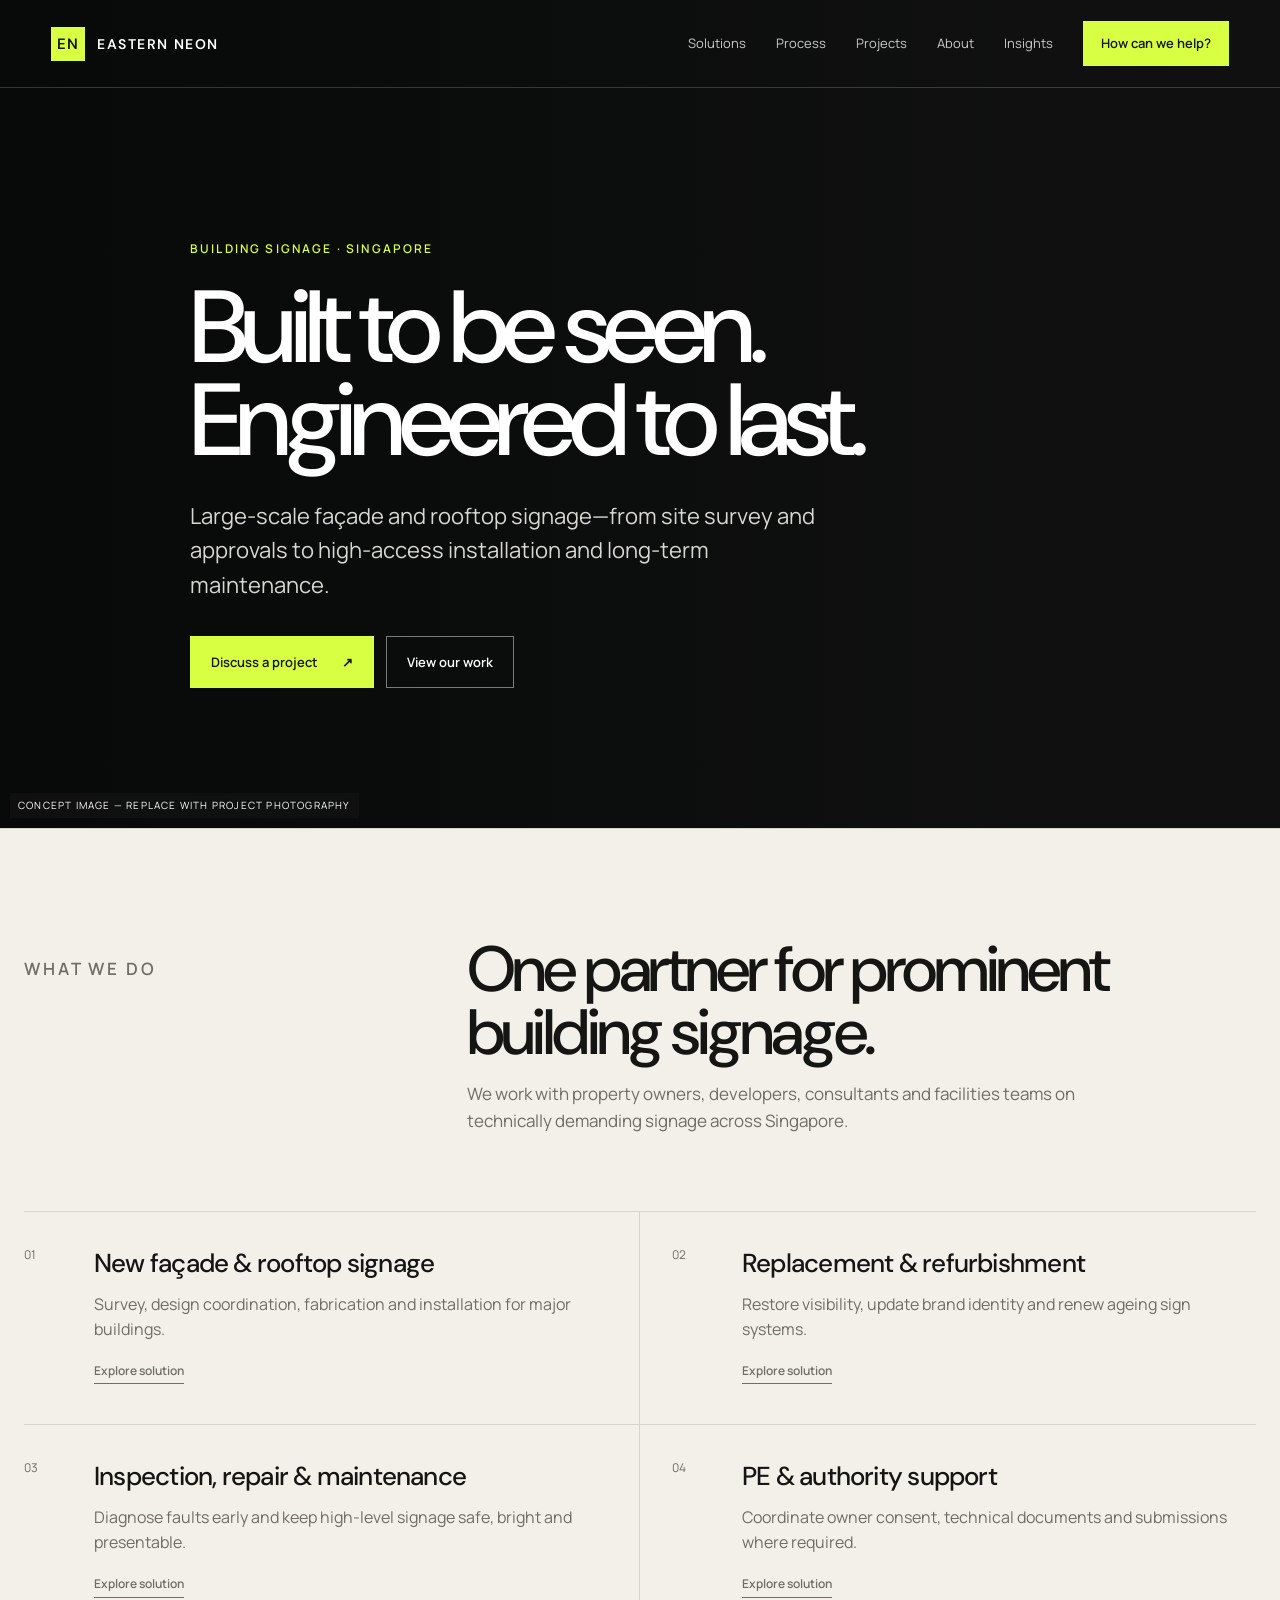
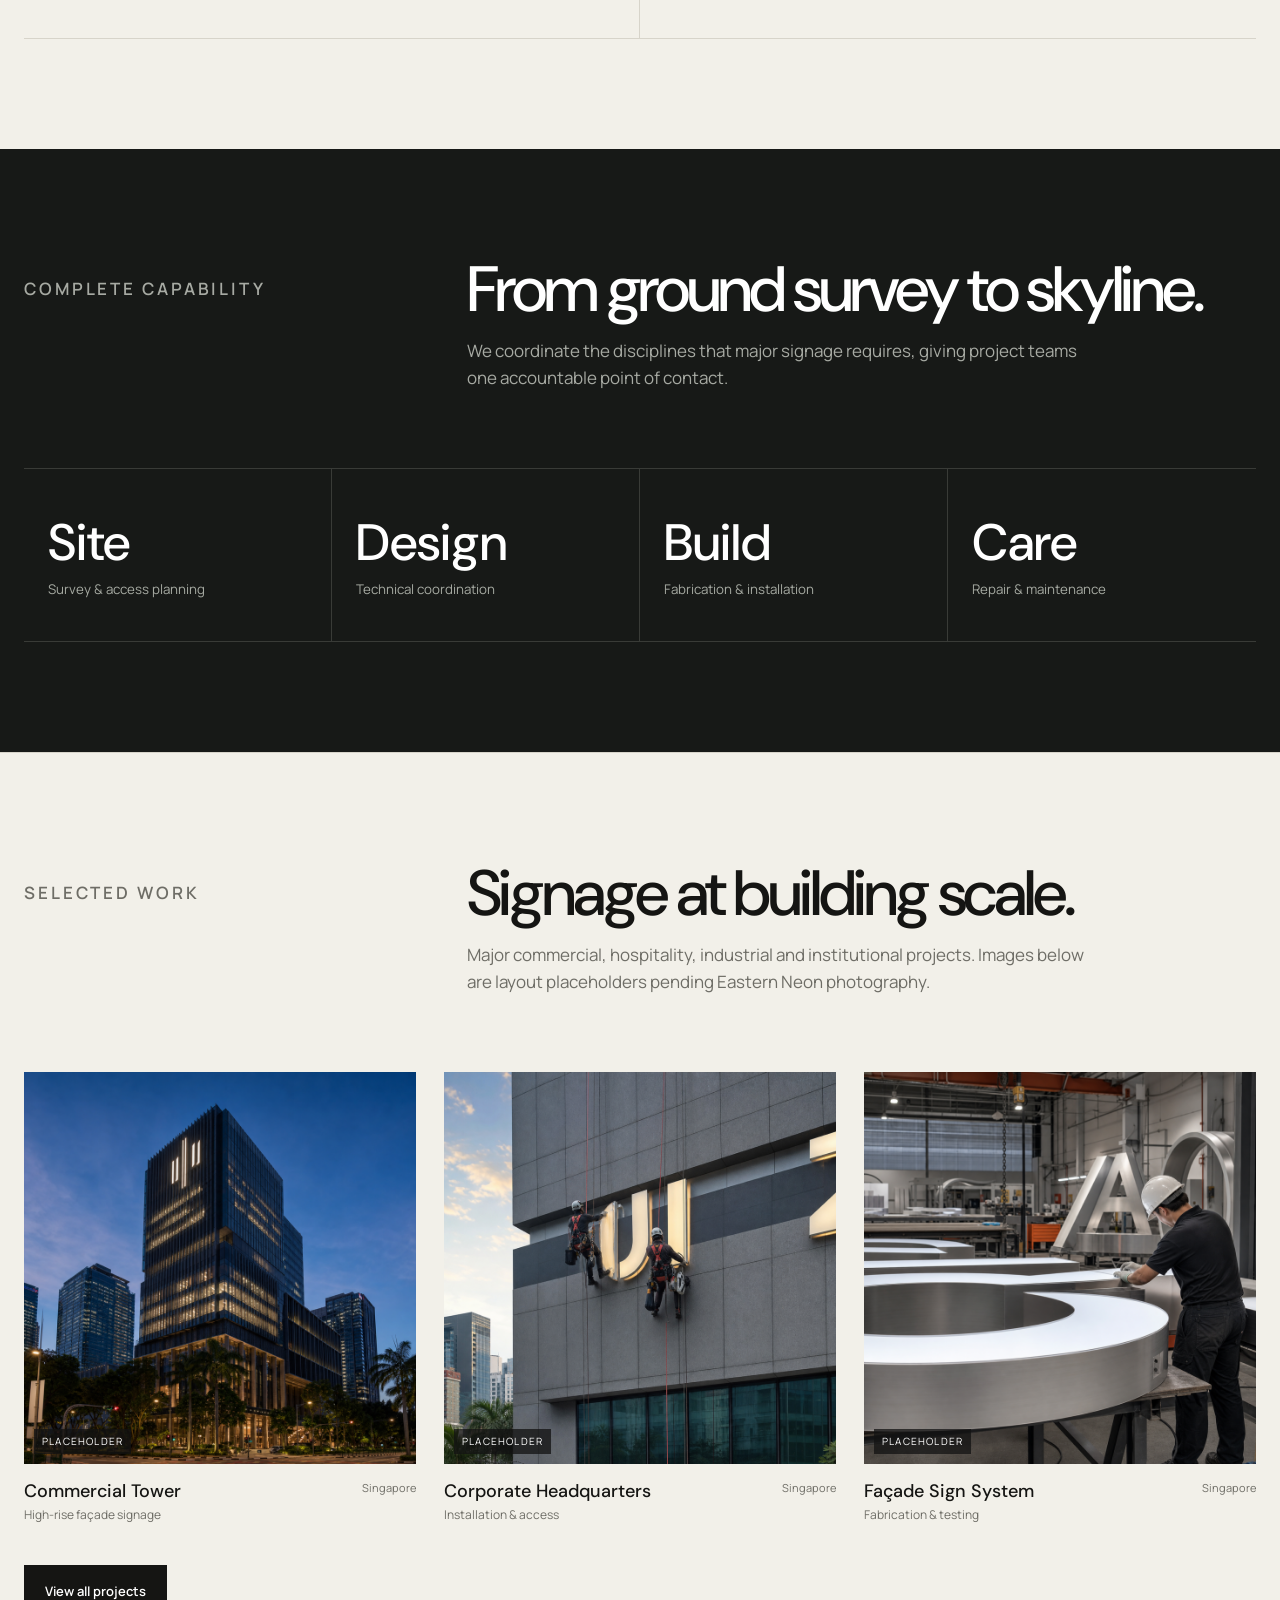
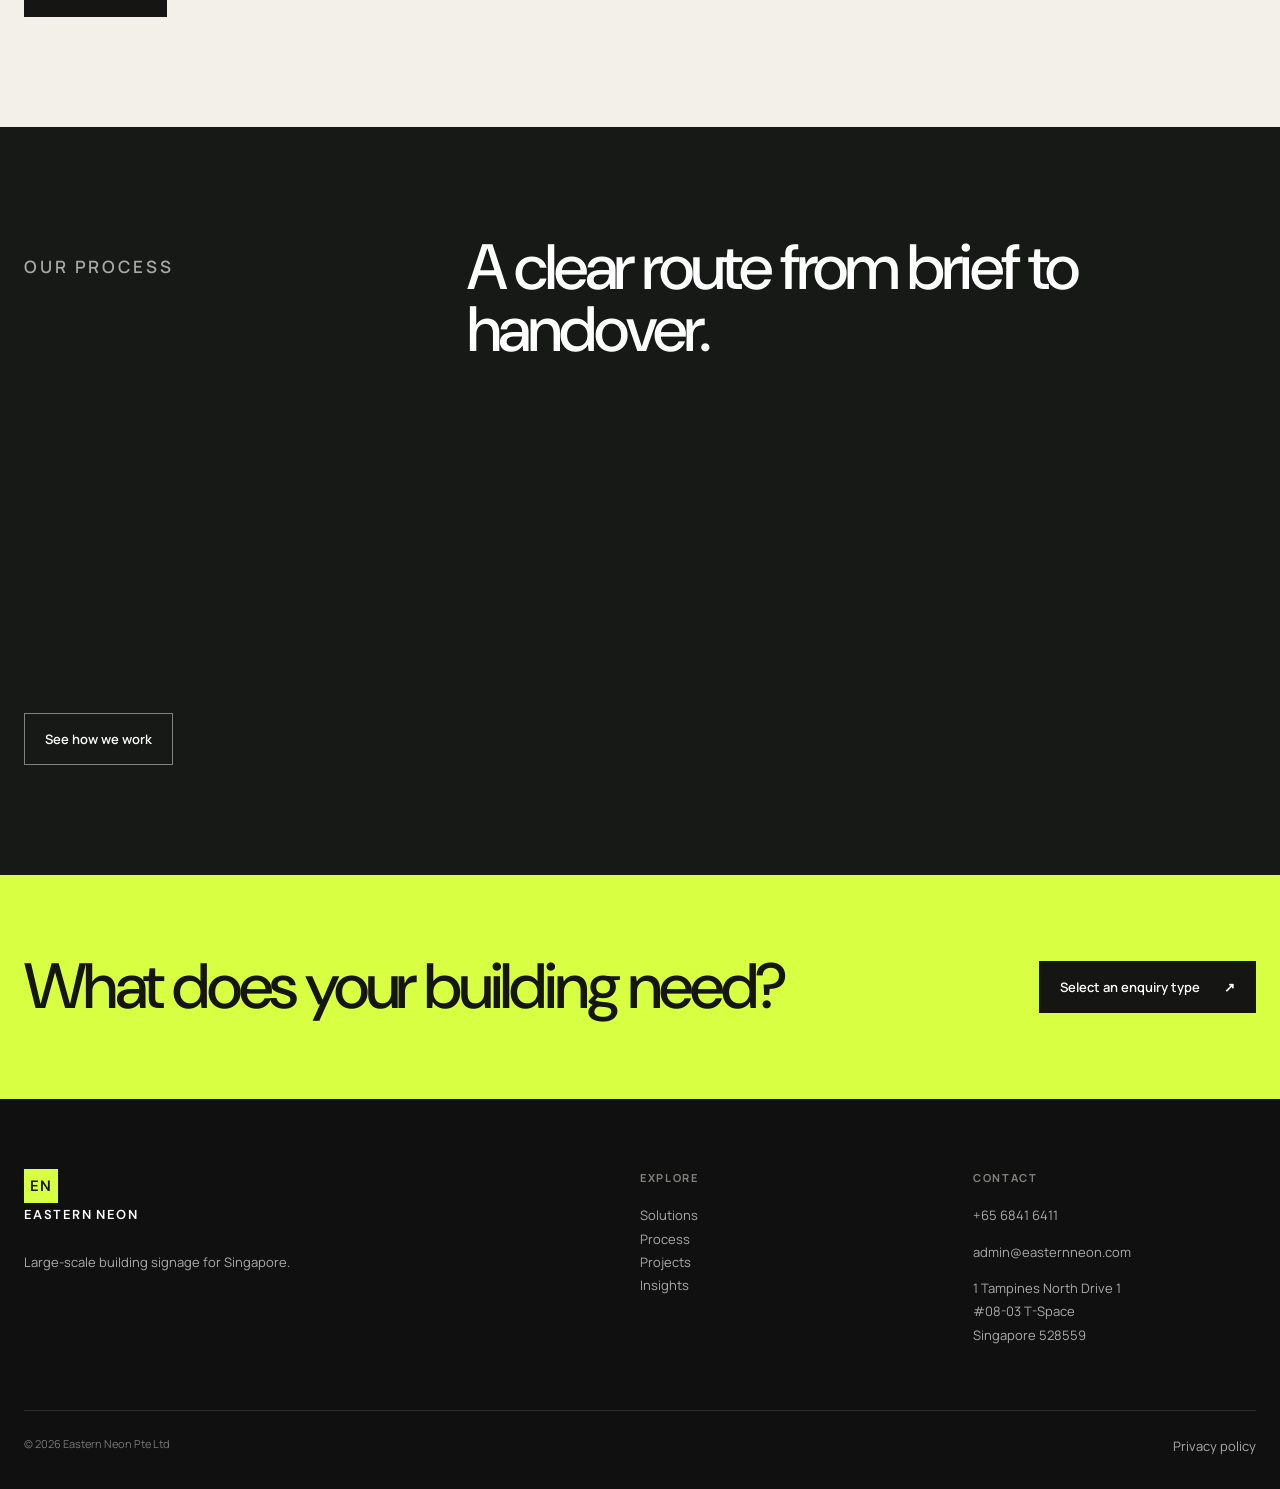
==== commit 1206e78f: "Reorganize static site assets" ====
--- a/index.html
+++ b/index.html
@@ -1,4 +1,4 @@
-<!doctype html><html lang="en"><head><meta charset="UTF-8"><meta name="viewport" content="width=device-width,initial-scale=1"><meta name="description" content="Large-scale building signage for Singapore—from survey and approvals to installation and maintenance."><title>Eastern Neon — Building Signage for Singapore</title><link rel="stylesheet" href="styles.css"><script src="script.js" defer></script></head><body>
+<!doctype html><html lang="en"><head><meta charset="UTF-8"><meta name="viewport" content="width=device-width,initial-scale=1"><meta name="description" content="Large-scale building signage for Singapore—from survey and approvals to installation and maintenance."><title>Eastern Neon — Building Signage for Singapore</title><link rel="stylesheet" href="assets/css/styles.css"><script src="assets/js/script.js" defer></script></head><body>
 <header class="site-header"><a class="brand" href="index.html"><span class="brand-mark">EN</span><span>Eastern Neon</span></a><button class="menu-toggle" aria-label="Open navigation" aria-expanded="false">☰</button><nav class="nav"><a href="solutions.html">Solutions</a><a href="process.html">Process</a><a href="projects.html">Projects</a><a href="about.html">About</a><a href="insights.html">Insights</a><a class="nav-cta" href="contact.html">How can we help?</a></nav></header>
 <main><section class="hero"><div class="wrap hero-content reveal"><p class="kicker">Building signage · Singapore</p><h1>Built to be seen.<br>Engineered to last.</h1><p class="hero-copy">Large-scale façade and rooftop signage—from site survey and approvals to high-access installation and long-term maintenance.</p><div class="actions"><a class="btn primary" href="contact.html">Discuss a project <span>↗</span></a><a class="btn ghost-light" href="projects.html">View our work</a></div></div><span class="placeholder-tag">Concept image — replace with project photography</span></section>
 <section class="section"><div class="wrap"><div class="section-head reveal"><p class="eyebrow">What we do</p><div><h2>One partner for prominent building signage.</h2><p>We work with property owners, developers, consultants and facilities teams on technically demanding signage across Singapore.</p></div></div><div class="service-grid reveal"><a class="service" href="solutions.html#new"><span>01</span><div><h3>New façade & rooftop signage</h3><p>Survey, design coordination, fabrication and installation for major buildings.</p><span class="text-link">Explore solution</span></div></a><a class="service" href="solutions.html#replace"><span>02</span><div><h3>Replacement & refurbishment</h3><p>Restore visibility, update brand identity and renew ageing sign systems.</p><span class="text-link">Explore solution</span></div></a><a class="service" href="solutions.html#maintain"><span>03</span><div><h3>Inspection, repair & maintenance</h3><p>Diagnose faults early and keep high-level signage safe, bright and presentable.</p><span class="text-link">Explore solution</span></div></a><a class="service" href="solutions.html#approval"><span>04</span><div><h3>PE & authority support</h3><p>Coordinate owner consent, technical documents and submissions where required.</p><span class="text-link">Explore solution</span></div></a></div></div></section>
--- a/assets/css/styles.css
+++ b/assets/css/styles.css
@@ -0,0 +1,7 @@
+@import url('https://fonts.googleapis.com/css2?family=DM+Sans:wght@400;500;600&family=Manrope:wght@400;500;600&display=swap');
+
+:root{--ink:#151513;--paper:#f2f0e9;--white:#fbfaf6;--muted:#6e6d66;--line:#d7d4ca;--lime:#d9ff43;--dark:#171917;--sans:"Manrope",sans-serif;--display:"DM Sans",sans-serif}
+*{box-sizing:border-box}html{scroll-behavior:smooth}body{margin:0;background:var(--paper);color:var(--ink);font-family:var(--sans);line-height:1.55}body.menu-open{overflow:hidden}img{display:block;width:100%;object-fit:cover}a{color:inherit;text-decoration:none}button,input,select,textarea{font:inherit}button{cursor:pointer}.wrap{width:min(1320px,calc(100% - 48px));margin:auto}.site-header{height:88px;display:flex;align-items:center;justify-content:space-between;border-bottom:1px solid rgba(255,255,255,.18);padding:0 4vw;position:absolute;inset:0 0 auto;z-index:20;color:#fff}.site-header.light{position:relative;color:var(--ink);border-color:var(--line)}.brand{display:flex;align-items:center;gap:12px;font:600 14px var(--display);letter-spacing:.11em;text-transform:uppercase}.brand-mark{width:34px;height:34px;display:grid;place-items:center;background:var(--lime);color:var(--ink);font-size:15px}.nav{display:flex;align-items:center;gap:30px;font-size:13px}.nav a{opacity:.78}.nav a:hover,.nav a.active{opacity:1}.nav-cta{background:var(--lime);color:var(--ink)!important;padding:12px 18px;opacity:1!important;font-weight:600}.menu-toggle{display:none;background:none;border:0;color:inherit;font-size:22px}.hero{min-height:92vh;color:#fff;background:#111;position:relative;display:flex;align-items:flex-end;padding:180px 0 80px}.hero:before{content:"";position:absolute;inset:0;background:linear-gradient(90deg,rgba(6,8,8,.86) 0%,rgba(6,8,8,.48) 48%,rgba(6,8,8,.08) 80%),url('assets/images/hero-placeholder.png') center/cover}.hero-content{position:relative;z-index:1;max-width:900px}.kicker{font-size:12px;text-transform:uppercase;letter-spacing:.18em;font-weight:600;color:var(--lime);margin:0 0 22px}.hero h1,.page-hero h1{font:500 clamp(52px,8vw,112px)/.91 var(--display);letter-spacing:-.065em;margin:0 0 32px}.hero-copy{font-size:clamp(17px,2vw,22px);max-width:660px;color:#d8d8d2;margin:0 0 34px}.actions{display:flex;gap:12px;flex-wrap:wrap}.btn{display:inline-flex;align-items:center;justify-content:center;gap:24px;min-height:52px;padding:0 20px;border:1px solid var(--line);font-size:13px;font-weight:600}.btn.primary{background:var(--lime);border-color:var(--lime);color:var(--ink)}.btn.dark{background:var(--ink);color:#fff;border-color:var(--ink)}.btn.ghost-light{border-color:rgba(255,255,255,.45);color:#fff}.btn:hover{transform:translateY(-1px)}.placeholder-tag{display:inline-block;background:rgba(18,18,18,.75);color:#fff;padding:5px 8px;font-size:10px;letter-spacing:.12em;text-transform:uppercase;position:absolute;bottom:10px;left:10px}.section{padding:110px 0;border-top:1px solid var(--line)}.section.dark{background:var(--dark);color:#fff;border:0}.section-head{display:grid;grid-template-columns:1fr 2fr;gap:48px;margin-bottom:60px}.section-head h2,.split h2{font:500 clamp(38px,5vw,72px)/.98 var(--display);letter-spacing:-.05em;margin:0}.section-head p{max-width:620px;color:var(--muted);font-size:17px}.dark .section-head p{color:#a7aaa3}.eyebrow{font-size:11px;text-transform:uppercase;letter-spacing:.17em;font-weight:600;color:var(--muted)}.service-grid{display:grid;grid-template-columns:repeat(2,1fr);border-top:1px solid var(--line)}.service{padding:34px 24px 40px 0;border-bottom:1px solid var(--line);display:grid;grid-template-columns:54px 1fr;gap:16px}.service:nth-child(odd){border-right:1px solid var(--line)}.service:nth-child(even){padding-left:32px}.service span{font-size:12px;color:var(--muted)}.service h3{font:500 26px var(--display);margin:0 0 12px;letter-spacing:-.03em}.service p{margin:0;color:var(--muted);max-width:500px}.text-link{display:inline-block;margin-top:20px;font-size:13px;font-weight:600;border-bottom:1px solid;padding-bottom:3px}.stats{display:grid;grid-template-columns:repeat(4,1fr);border-block:1px solid #393b37}.stat{padding:40px 24px;border-right:1px solid #393b37}.stat:last-child{border:0}.stat strong{font:500 clamp(32px,4vw,54px) var(--display);display:block}.stat small{color:#a6aaa2}.project-grid{display:grid;grid-template-columns:repeat(3,1fr);gap:28px}.project-card .image{aspect-ratio:1;overflow:hidden;background:#ddd;position:relative}.project-card img{height:100%;transition:transform .5s}.project-card:hover img{transform:scale(1.025)}.project-meta{display:flex;justify-content:space-between;gap:20px;padding-top:15px}.project-meta h3{margin:0;font:500 18px var(--display)}.project-meta p{margin:3px 0 0;color:var(--muted);font-size:12px}.project-meta span{font-size:11px;color:var(--muted)}.process-list{display:grid;grid-template-columns:repeat(5,1fr);border-top:1px solid #393b37}.process-step{padding:30px 22px 40px;border-right:1px solid #393b37}.process-step:last-child{border:0}.process-step span{color:var(--lime);font-size:11px}.process-step h3{font:500 22px var(--display);min-height:60px}.process-step p{font-size:13px;color:#a7aaa3}.cta-band{padding:80px 0;background:var(--lime)}.cta-band .wrap{display:flex;align-items:center;justify-content:space-between;gap:30px}.cta-band h2{font:500 clamp(34px,5vw,68px)/1 var(--display);letter-spacing:-.05em;margin:0}.footer{background:#0f100f;color:#d5d6d0;padding:70px 0 30px}.footer-grid{display:grid;grid-template-columns:2fr 1fr 1fr;gap:50px}.footer h4{font-size:11px;text-transform:uppercase;letter-spacing:.15em;color:#80837d;margin:0 0 18px}.footer p,.footer a{display:block;color:#aaa;line-height:1.8;font-size:13px}.footer .brand{color:#fff;margin-bottom:24px}.footer-bottom{border-top:1px solid #2d2e2c;margin-top:50px;padding-top:24px;display:flex;justify-content:space-between;color:#777;font-size:11px}.page-hero{padding:130px 0 80px}.page-hero h1{max-width:1100px;font-size:clamp(48px,7vw,94px)}.page-hero p{max-width:700px;font-size:19px;color:var(--muted)}.split{display:grid;grid-template-columns:1fr 1fr;gap:7vw;align-items:start}.split p{color:var(--muted);font-size:17px}.feature-image{aspect-ratio:16/8;position:relative;overflow:hidden;background:#ddd}.feature-image img{height:100%}.phase{display:grid;grid-template-columns:90px 1fr 1fr;gap:40px;padding:60px 0;border-top:1px solid var(--line)}.phase-num{font:500 40px var(--display);color:#aaa}.phase h2{font:500 36px/1.05 var(--display);margin:0}.phase p,.phase li{color:var(--muted)}.phase ul{margin:0;padding-left:18px}.filter-bar{display:flex;gap:9px;flex-wrap:wrap;margin-bottom:38px}.filter{border:1px solid var(--line);background:transparent;padding:10px 14px;font-size:12px}.filter.active{background:var(--ink);color:#fff}.article-grid{display:grid;grid-template-columns:repeat(3,1fr);gap:20px}.article{border:1px solid var(--line);padding:28px;min-height:270px;display:flex;flex-direction:column;justify-content:space-between}.article h3{font:500 25px/1.14 var(--display);letter-spacing:-.03em}.article p{color:var(--muted);font-size:13px}.contact-layout{display:grid;grid-template-columns:.8fr 1.4fr;gap:8vw}.choice-grid{display:grid;grid-template-columns:1fr 1fr;gap:12px}.choice{background:var(--white);border:1px solid var(--line);padding:22px;text-align:left;min-height:120px}.choice:hover,.choice.selected{border-color:var(--ink);box-shadow:inset 0 0 0 1px var(--ink)}.choice strong{display:block;font:500 18px var(--display);margin-bottom:7px}.choice small{color:var(--muted)}.form-panel{margin-top:24px;border-top:1px solid var(--line);padding-top:30px}.fields{display:grid;grid-template-columns:1fr 1fr;gap:18px}.field.full{grid-column:1/-1}.field label{display:block;font-size:11px;text-transform:uppercase;letter-spacing:.11em;margin-bottom:8px}.field input,.field select,.field textarea{width:100%;border:1px solid var(--line);background:var(--white);padding:14px}.field textarea{min-height:110px;resize:vertical}.form-note{font-size:12px;color:var(--muted)}.notice{background:#e8e5dc;padding:18px;font-size:12px;margin-bottom:26px}.reveal{opacity:0;transform:translateY(20px);transition:.65s ease}.reveal.visible{opacity:1;transform:none}
+@media(max-width:900px){.nav{display:none;position:fixed;inset:0;background:#151713;padding:110px 24px 30px;flex-direction:column;align-items:flex-start;font-size:24px}.nav.open{display:flex}.menu-toggle{display:block;z-index:2}.section-head,.split,.contact-layout{grid-template-columns:1fr}.project-grid,.article-grid{grid-template-columns:repeat(2,1fr)}.process-list{grid-template-columns:1fr}.process-step{border-right:0;border-bottom:1px solid #393b37}.stats{grid-template-columns:repeat(2,1fr)}.phase{grid-template-columns:60px 1fr}.phase>div:last-child{grid-column:2}.footer-grid{grid-template-columns:1fr 1fr}.footer-grid>div:first-child{grid-column:1/-1}}
+@media(max-width:620px){.wrap{width:min(100% - 32px,1320px)}.site-header{height:72px;padding:0 16px}.hero{min-height:88vh;padding:130px 0 50px}.hero h1{font-size:52px}.section{padding:76px 0}.section-head{gap:20px;margin-bottom:40px}.service-grid,.project-grid,.article-grid,.choice-grid,.fields{grid-template-columns:1fr}.service:nth-child(odd){border-right:0}.service:nth-child(even){padding-left:0}.stats{grid-template-columns:1fr 1fr}.stat{padding:24px 14px}.phase{grid-template-columns:42px 1fr;gap:18px}.cta-band .wrap,.footer-bottom{align-items:flex-start;flex-direction:column}.footer-grid{grid-template-columns:1fr}.footer-grid>div:first-child{grid-column:auto}.page-hero{padding:90px 0 60px}}
+@media(prefers-reduced-motion:reduce){html{scroll-behavior:auto}*{transition:none!important}.reveal{opacity:1;transform:none}}
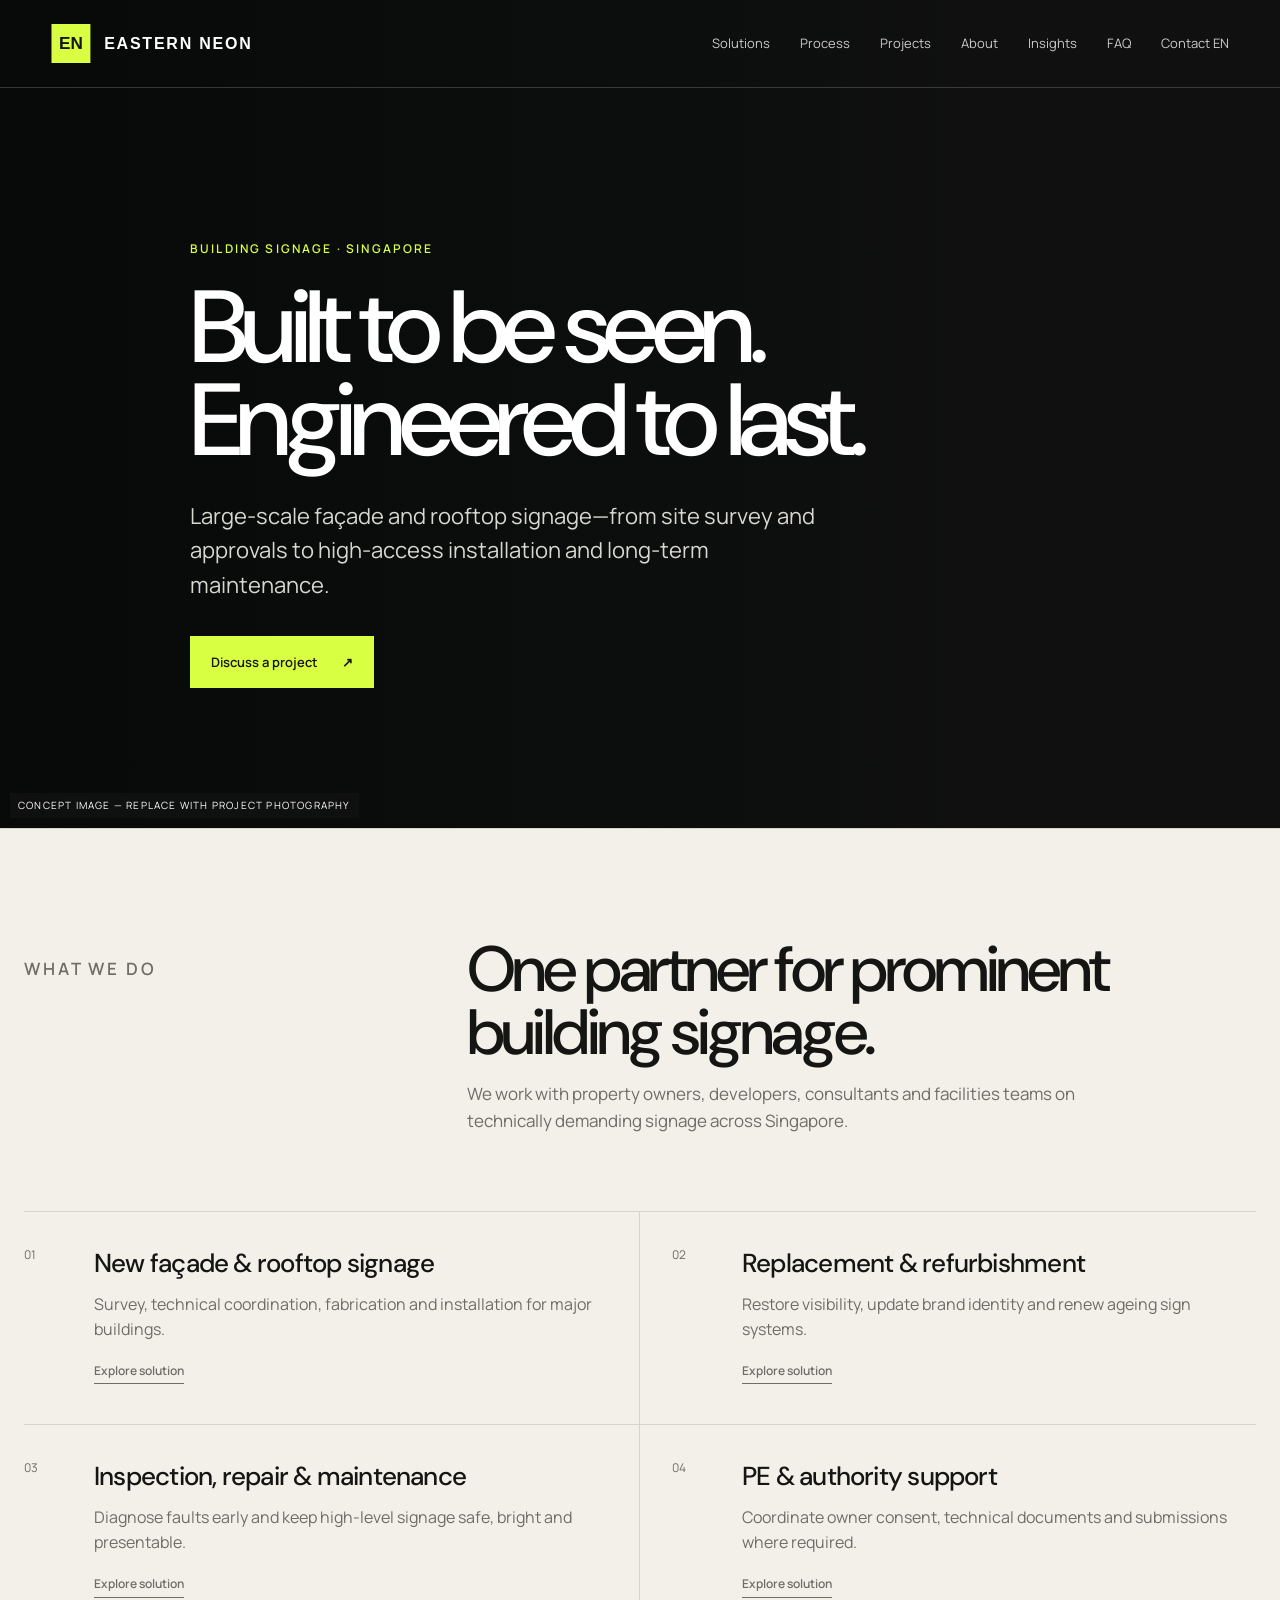
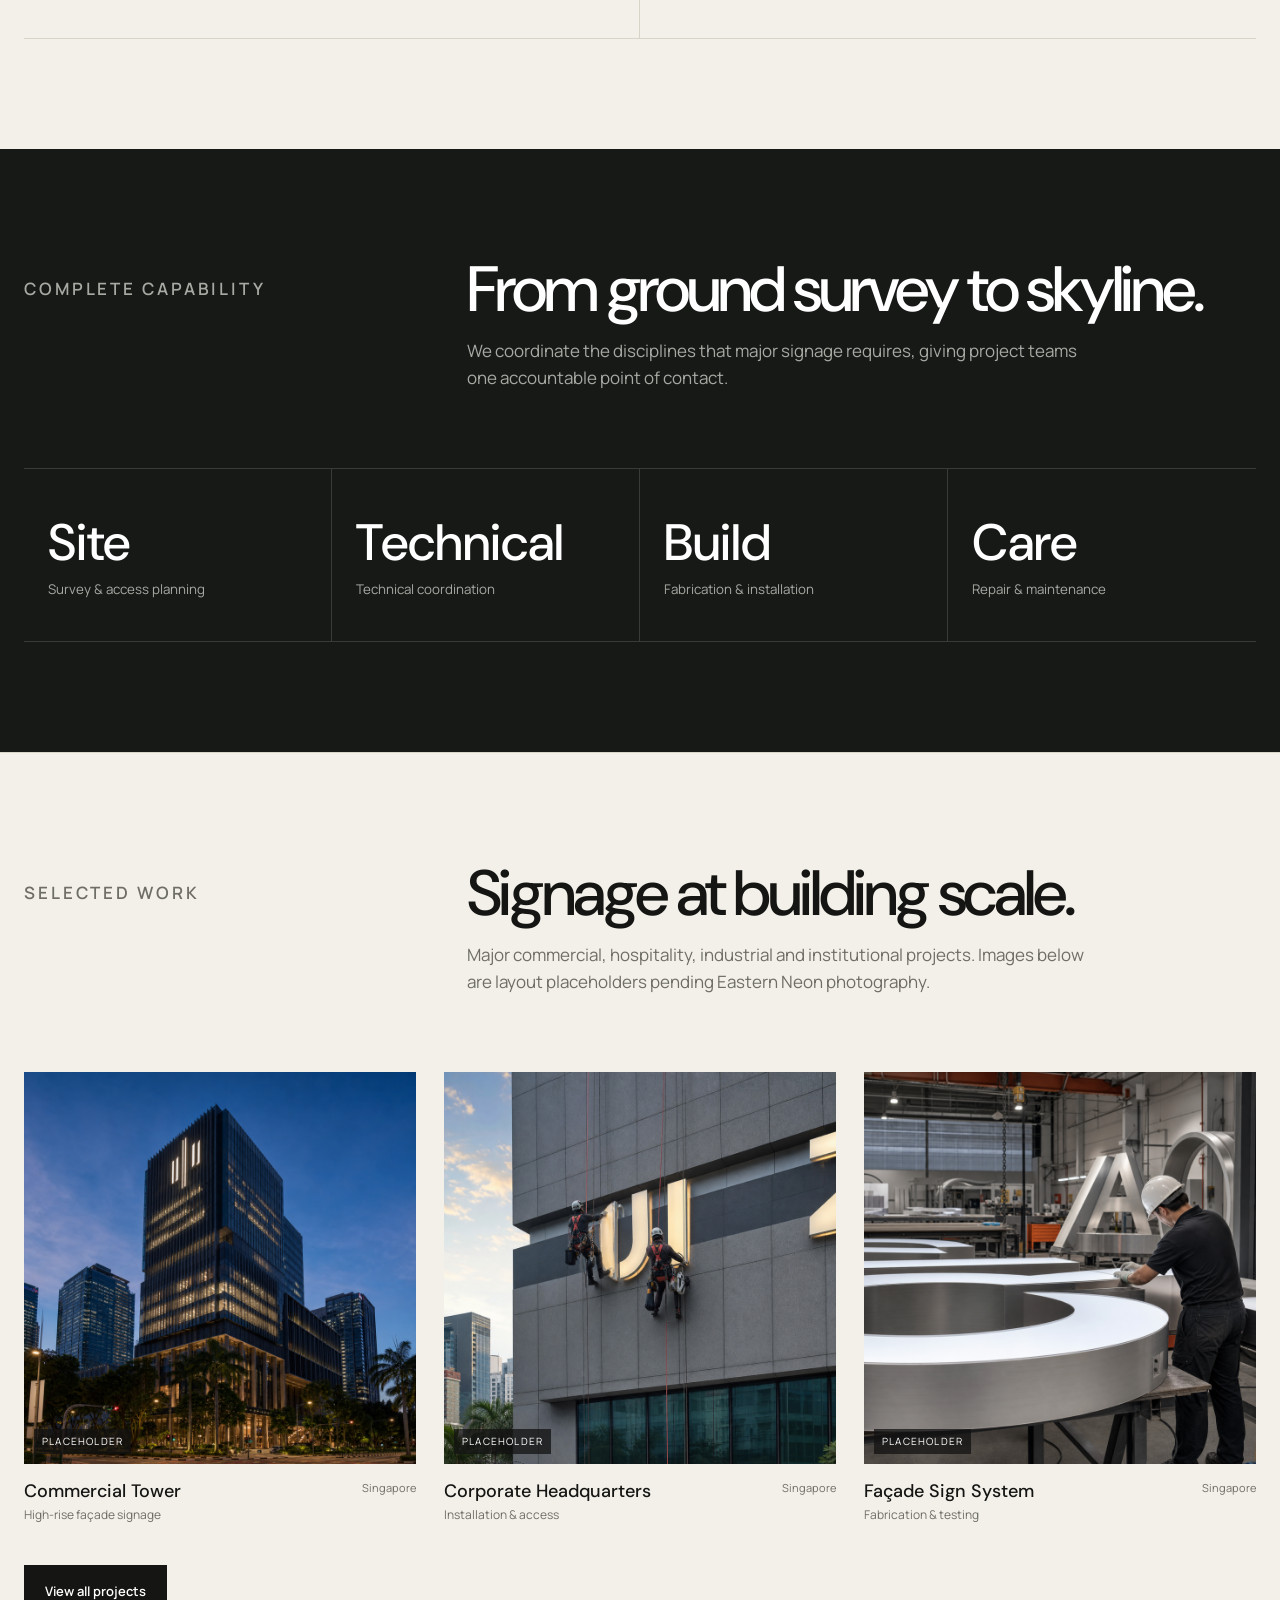
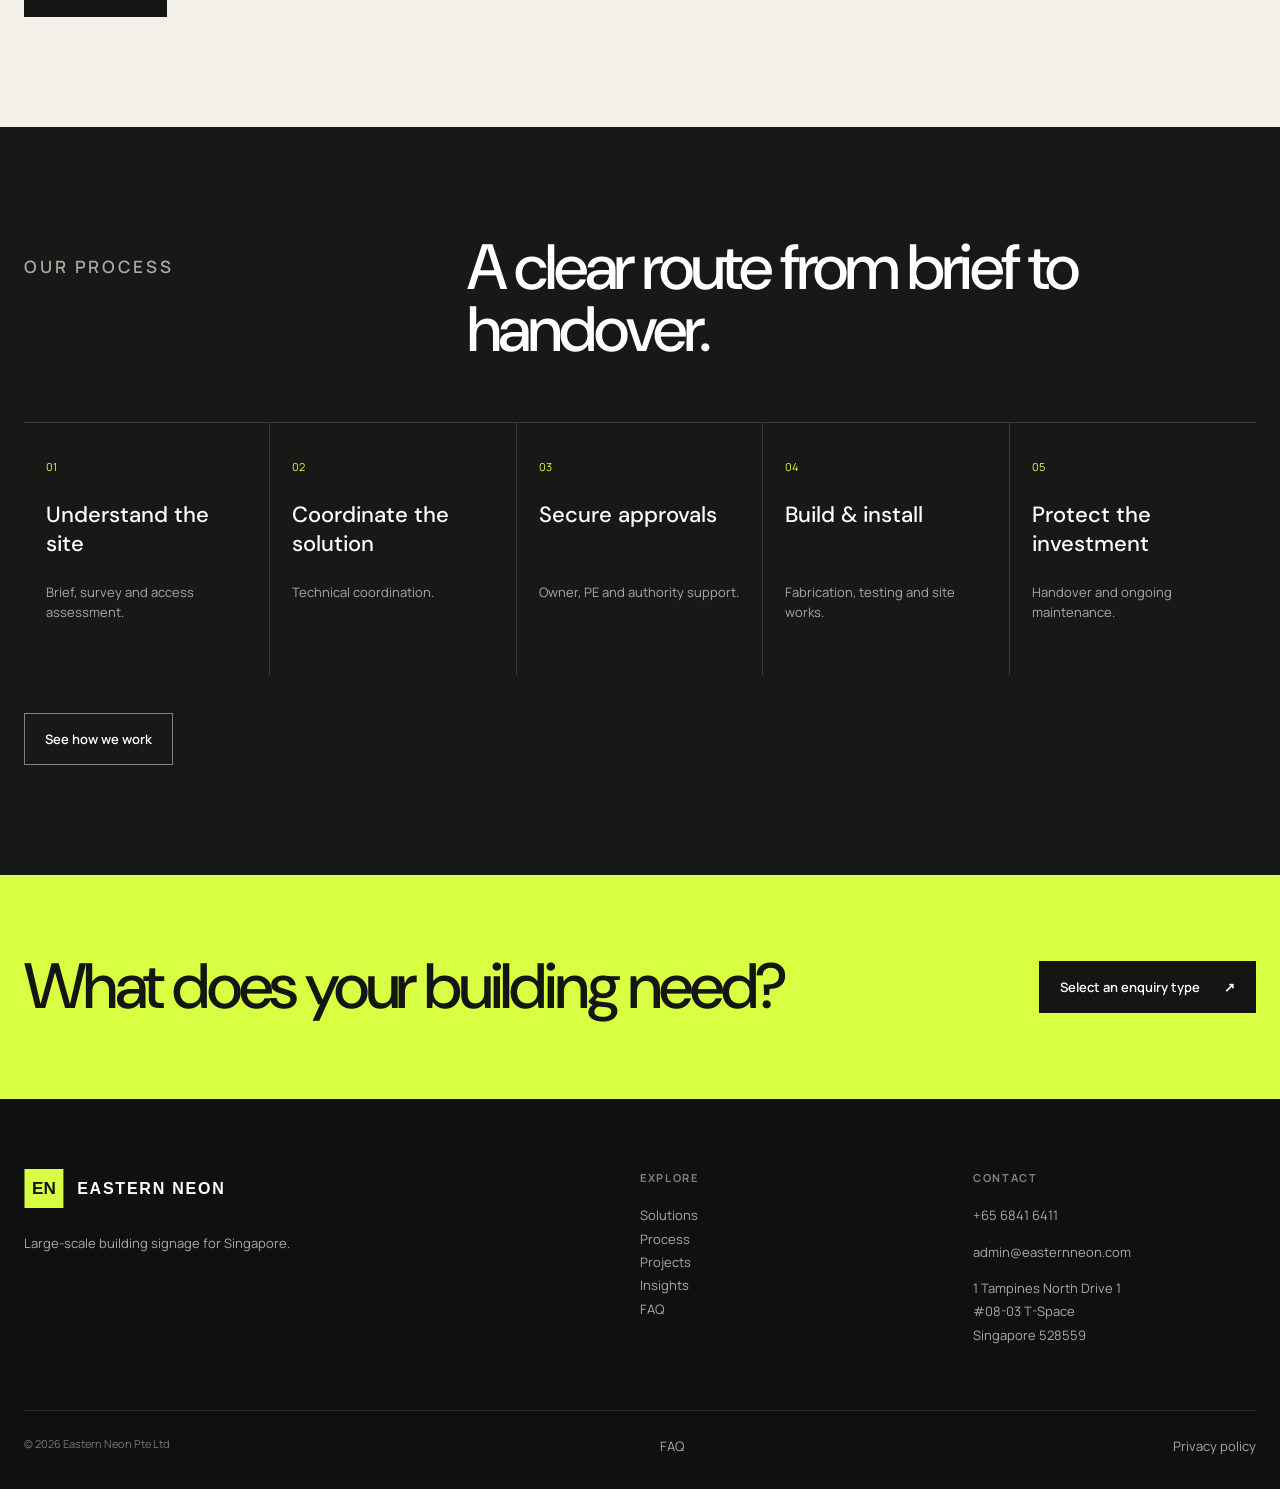
==== commit aa7fedf8: "Refine site for B2B tender enquiries" ====
--- a/index.html
+++ b/index.html
@@ -1,9 +1,9 @@
 <!doctype html><html lang="en"><head><meta charset="UTF-8"><meta name="viewport" content="width=device-width,initial-scale=1"><meta name="description" content="Large-scale building signage for Singapore—from survey and approvals to installation and maintenance."><title>Eastern Neon — Building Signage for Singapore</title><link rel="stylesheet" href="assets/css/styles.css"><script src="assets/js/script.js" defer></script></head><body>
-<header class="site-header"><a class="brand" href="index.html"><span class="brand-mark">EN</span><span>Eastern Neon</span></a><button class="menu-toggle" aria-label="Open navigation" aria-expanded="false">☰</button><nav class="nav"><a href="solutions.html">Solutions</a><a href="process.html">Process</a><a href="projects.html">Projects</a><a href="about.html">About</a><a href="insights.html">Insights</a><a class="nav-cta" href="contact.html">How can we help?</a></nav></header>
-<main><section class="hero"><div class="wrap hero-content reveal"><p class="kicker">Building signage · Singapore</p><h1>Built to be seen.<br>Engineered to last.</h1><p class="hero-copy">Large-scale façade and rooftop signage—from site survey and approvals to high-access installation and long-term maintenance.</p><div class="actions"><a class="btn primary" href="contact.html">Discuss a project <span>↗</span></a><a class="btn ghost-light" href="projects.html">View our work</a></div></div><span class="placeholder-tag">Concept image — replace with project photography</span></section>
-<section class="section"><div class="wrap"><div class="section-head reveal"><p class="eyebrow">What we do</p><div><h2>One partner for prominent building signage.</h2><p>We work with property owners, developers, consultants and facilities teams on technically demanding signage across Singapore.</p></div></div><div class="service-grid reveal"><a class="service" href="solutions.html#new"><span>01</span><div><h3>New façade & rooftop signage</h3><p>Survey, design coordination, fabrication and installation for major buildings.</p><span class="text-link">Explore solution</span></div></a><a class="service" href="solutions.html#replace"><span>02</span><div><h3>Replacement & refurbishment</h3><p>Restore visibility, update brand identity and renew ageing sign systems.</p><span class="text-link">Explore solution</span></div></a><a class="service" href="solutions.html#maintain"><span>03</span><div><h3>Inspection, repair & maintenance</h3><p>Diagnose faults early and keep high-level signage safe, bright and presentable.</p><span class="text-link">Explore solution</span></div></a><a class="service" href="solutions.html#approval"><span>04</span><div><h3>PE & authority support</h3><p>Coordinate owner consent, technical documents and submissions where required.</p><span class="text-link">Explore solution</span></div></a></div></div></section>
-<section class="section dark"><div class="wrap"><div class="section-head reveal"><p class="eyebrow">Complete capability</p><div><h2>From ground survey to skyline.</h2><p>We coordinate the disciplines that major signage requires, giving project teams one accountable point of contact.</p></div></div><div class="stats reveal"><div class="stat"><strong>Site</strong><small>Survey & access planning</small></div><div class="stat"><strong>Design</strong><small>Technical coordination</small></div><div class="stat"><strong>Build</strong><small>Fabrication & installation</small></div><div class="stat"><strong>Care</strong><small>Repair & maintenance</small></div></div></div></section>
+<header class="site-header"><a class="brand" href="index.html" aria-label="Eastern Neon home"><img class="brand-logo brand-logo-dark" src="assets/images/eastern-neon-logo.svg" alt="Eastern Neon"><img class="brand-logo brand-logo-light" src="assets/images/eastern-neon-logo-light.svg" alt="" aria-hidden="true"></a><button class="menu-toggle" aria-label="Open navigation" aria-expanded="false">☰</button><nav class="nav"><a href="solutions.html">Solutions</a><a href="process.html">Process</a><a href="projects.html">Projects</a><a href="about.html">About</a><a href="insights.html">Insights</a><a href="faq.html">FAQ</a><a href="contact.html">Contact EN</a></nav></header>
+<main><section class="hero"><div class="wrap hero-content reveal"><p class="kicker">Building signage · Singapore</p><h1>Built to be seen.<br>Engineered to last.</h1><p class="hero-copy">Large-scale façade and rooftop signage—from site survey and approvals to high-access installation and long-term maintenance.</p><div class="actions"><a class="btn primary" href="contact.html">Discuss a project <span>↗</span></a></div></div><span class="placeholder-tag">Concept image — replace with project photography</span></section>
+<section class="section"><div class="wrap"><div class="section-head reveal"><p class="eyebrow">What we do</p><div><h2>One partner for prominent building signage.</h2><p>We work with property owners, developers, consultants and facilities teams on technically demanding signage across Singapore.</p></div></div><div class="service-grid reveal"><a class="service" href="solutions.html#new"><span>01</span><div><h3>New façade & rooftop signage</h3><p>Survey, technical coordination, fabrication and installation for major buildings.</p><span class="text-link">Explore solution</span></div></a><a class="service" href="solutions.html#replace"><span>02</span><div><h3>Replacement & refurbishment</h3><p>Restore visibility, update brand identity and renew ageing sign systems.</p><span class="text-link">Explore solution</span></div></a><a class="service" href="solutions.html#maintain"><span>03</span><div><h3>Inspection, repair & maintenance</h3><p>Diagnose faults early and keep high-level signage safe, bright and presentable.</p><span class="text-link">Explore solution</span></div></a><a class="service" href="solutions.html#approval"><span>04</span><div><h3>PE & authority support</h3><p>Coordinate owner consent, technical documents and submissions where required.</p><span class="text-link">Explore solution</span></div></a></div></div></section>
+<section class="section dark"><div class="wrap"><div class="section-head reveal"><p class="eyebrow">Complete capability</p><div><h2>From ground survey to skyline.</h2><p>We coordinate the disciplines that major signage requires, giving project teams one accountable point of contact.</p></div></div><div class="stats reveal"><div class="stat"><strong>Site</strong><small>Survey & access planning</small></div><div class="stat"><strong>Technical</strong><small>Technical coordination</small></div><div class="stat"><strong>Build</strong><small>Fabrication & installation</small></div><div class="stat"><strong>Care</strong><small>Repair & maintenance</small></div></div></div></section>
 <section class="section"><div class="wrap"><div class="section-head reveal"><p class="eyebrow">Selected work</p><div><h2>Signage at building scale.</h2><p>Major commercial, hospitality, industrial and institutional projects. Images below are layout placeholders pending Eastern Neon photography.</p></div></div><div class="project-grid reveal"><a class="project-card" href="project.html"><div class="image"><img src="assets/images/project-placeholder.png" alt="Concept image of high-rise building signage"><span class="placeholder-tag">Placeholder</span></div><div class="project-meta"><div><h3>Commercial Tower</h3><p>High-rise façade signage</p></div><span>Singapore</span></div></a><a class="project-card" href="project.html"><div class="image"><img src="assets/images/install-placeholder.png" alt="Concept image of rope-access signage installation"><span class="placeholder-tag">Placeholder</span></div><div class="project-meta"><div><h3>Corporate Headquarters</h3><p>Installation & access</p></div><span>Singapore</span></div></a><a class="project-card" href="project.html"><div class="image"><img src="assets/images/fabrication-placeholder.png" alt="Concept image of large signage fabrication"><span class="placeholder-tag">Placeholder</span></div><div class="project-meta"><div><h3>Façade Sign System</h3><p>Fabrication & testing</p></div><span>Singapore</span></div></a></div><div class="actions" style="margin-top:40px"><a class="btn dark" href="projects.html">View all projects</a></div></div></section>
-<section class="section dark"><div class="wrap"><div class="section-head reveal"><p class="eyebrow">Our process</p><div><h2>A clear route from brief to handover.</h2></div></div><div class="process-list reveal"><div class="process-step"><span>01</span><h3>Understand the site</h3><p>Brief, survey and access assessment.</p></div><div class="process-step"><span>02</span><h3>Design the solution</h3><p>Concept and technical coordination.</p></div><div class="process-step"><span>03</span><h3>Secure approvals</h3><p>Owner, PE and authority support.</p></div><div class="process-step"><span>04</span><h3>Build & install</h3><p>Fabrication, testing and site works.</p></div><div class="process-step"><span>05</span><h3>Protect the investment</h3><p>Handover and ongoing maintenance.</p></div></div><div class="actions" style="margin-top:38px"><a class="btn ghost-light" href="process.html">See how we work</a></div></div></section>
+<section class="section dark"><div class="wrap"><div class="section-head reveal"><p class="eyebrow">Our process</p><div><h2>A clear route from brief to handover.</h2></div></div><div class="process-list reveal"><div class="process-step"><span>01</span><h3>Understand the site</h3><p>Brief, survey and access assessment.</p></div><div class="process-step"><span>02</span><h3>Coordinate the solution</h3><p>Technical coordination.</p></div><div class="process-step"><span>03</span><h3>Secure approvals</h3><p>Owner, PE and authority support.</p></div><div class="process-step"><span>04</span><h3>Build & install</h3><p>Fabrication, testing and site works.</p></div><div class="process-step"><span>05</span><h3>Protect the investment</h3><p>Handover and ongoing maintenance.</p></div></div><div class="actions" style="margin-top:38px"><a class="btn ghost-light" href="process.html">See how we work</a></div></div></section>
 <section class="cta-band"><div class="wrap"><h2>What does your building need?</h2><a class="btn dark" href="contact.html">Select an enquiry type <span>↗</span></a></div></section></main>
-<footer class="footer"><div class="wrap"><div class="footer-grid"><div><a class="brand" href="index.html"><span class="brand-mark">EN</span><span>Eastern Neon</span></a><p>Large-scale building signage for Singapore.</p></div><div><h4>Explore</h4><a href="solutions.html">Solutions</a><a href="process.html">Process</a><a href="projects.html">Projects</a><a href="insights.html">Insights</a></div><div><h4>Contact</h4><p>+65 6841 6411</p><p>admin@easternneon.com</p><p>1 Tampines North Drive 1<br>#08-03 T-Space<br>Singapore 528559</p></div></div><div class="footer-bottom"><span>© 2026 Eastern Neon Pte Ltd</span><a href="privacy.html">Privacy policy</a></div></div></footer></body></html>
+<footer class="footer"><div class="wrap"><div class="footer-grid"><div><a class="brand" href="index.html" aria-label="Eastern Neon home"><img class="brand-logo brand-logo-dark" src="assets/images/eastern-neon-logo.svg" alt="Eastern Neon"><img class="brand-logo brand-logo-light" src="assets/images/eastern-neon-logo-light.svg" alt="" aria-hidden="true"></a><p>Large-scale building signage for Singapore.</p></div><div><h4>Explore</h4><a href="solutions.html">Solutions</a><a href="process.html">Process</a><a href="projects.html">Projects</a><a href="insights.html">Insights</a><a href="faq.html">FAQ</a></div><div><h4>Contact</h4><p>+65 6841 6411</p><p>admin@easternneon.com</p><p>1 Tampines North Drive 1<br>#08-03 T-Space<br>Singapore 528559</p></div></div><div class="footer-bottom"><span>© 2026 Eastern Neon Pte Ltd</span><a href="faq.html">FAQ</a><a href="privacy.html">Privacy policy</a></div></div></footer></body></html>
--- a/assets/css/styles.css
+++ b/assets/css/styles.css
@@ -1,7 +1,7 @@
 @import url('https://fonts.googleapis.com/css2?family=DM+Sans:wght@400;500;600&family=Manrope:wght@400;500;600&display=swap');
 
 :root{--ink:#151513;--paper:#f2f0e9;--white:#fbfaf6;--muted:#6e6d66;--line:#d7d4ca;--lime:#d9ff43;--dark:#171917;--sans:"Manrope",sans-serif;--display:"DM Sans",sans-serif}
-*{box-sizing:border-box}html{scroll-behavior:smooth}body{margin:0;background:var(--paper);color:var(--ink);font-family:var(--sans);line-height:1.55}body.menu-open{overflow:hidden}img{display:block;width:100%;object-fit:cover}a{color:inherit;text-decoration:none}button,input,select,textarea{font:inherit}button{cursor:pointer}.wrap{width:min(1320px,calc(100% - 48px));margin:auto}.site-header{height:88px;display:flex;align-items:center;justify-content:space-between;border-bottom:1px solid rgba(255,255,255,.18);padding:0 4vw;position:absolute;inset:0 0 auto;z-index:20;color:#fff}.site-header.light{position:relative;color:var(--ink);border-color:var(--line)}.brand{display:flex;align-items:center;gap:12px;font:600 14px var(--display);letter-spacing:.11em;text-transform:uppercase}.brand-mark{width:34px;height:34px;display:grid;place-items:center;background:var(--lime);color:var(--ink);font-size:15px}.nav{display:flex;align-items:center;gap:30px;font-size:13px}.nav a{opacity:.78}.nav a:hover,.nav a.active{opacity:1}.nav-cta{background:var(--lime);color:var(--ink)!important;padding:12px 18px;opacity:1!important;font-weight:600}.menu-toggle{display:none;background:none;border:0;color:inherit;font-size:22px}.hero{min-height:92vh;color:#fff;background:#111;position:relative;display:flex;align-items:flex-end;padding:180px 0 80px}.hero:before{content:"";position:absolute;inset:0;background:linear-gradient(90deg,rgba(6,8,8,.86) 0%,rgba(6,8,8,.48) 48%,rgba(6,8,8,.08) 80%),url('assets/images/hero-placeholder.png') center/cover}.hero-content{position:relative;z-index:1;max-width:900px}.kicker{font-size:12px;text-transform:uppercase;letter-spacing:.18em;font-weight:600;color:var(--lime);margin:0 0 22px}.hero h1,.page-hero h1{font:500 clamp(52px,8vw,112px)/.91 var(--display);letter-spacing:-.065em;margin:0 0 32px}.hero-copy{font-size:clamp(17px,2vw,22px);max-width:660px;color:#d8d8d2;margin:0 0 34px}.actions{display:flex;gap:12px;flex-wrap:wrap}.btn{display:inline-flex;align-items:center;justify-content:center;gap:24px;min-height:52px;padding:0 20px;border:1px solid var(--line);font-size:13px;font-weight:600}.btn.primary{background:var(--lime);border-color:var(--lime);color:var(--ink)}.btn.dark{background:var(--ink);color:#fff;border-color:var(--ink)}.btn.ghost-light{border-color:rgba(255,255,255,.45);color:#fff}.btn:hover{transform:translateY(-1px)}.placeholder-tag{display:inline-block;background:rgba(18,18,18,.75);color:#fff;padding:5px 8px;font-size:10px;letter-spacing:.12em;text-transform:uppercase;position:absolute;bottom:10px;left:10px}.section{padding:110px 0;border-top:1px solid var(--line)}.section.dark{background:var(--dark);color:#fff;border:0}.section-head{display:grid;grid-template-columns:1fr 2fr;gap:48px;margin-bottom:60px}.section-head h2,.split h2{font:500 clamp(38px,5vw,72px)/.98 var(--display);letter-spacing:-.05em;margin:0}.section-head p{max-width:620px;color:var(--muted);font-size:17px}.dark .section-head p{color:#a7aaa3}.eyebrow{font-size:11px;text-transform:uppercase;letter-spacing:.17em;font-weight:600;color:var(--muted)}.service-grid{display:grid;grid-template-columns:repeat(2,1fr);border-top:1px solid var(--line)}.service{padding:34px 24px 40px 0;border-bottom:1px solid var(--line);display:grid;grid-template-columns:54px 1fr;gap:16px}.service:nth-child(odd){border-right:1px solid var(--line)}.service:nth-child(even){padding-left:32px}.service span{font-size:12px;color:var(--muted)}.service h3{font:500 26px var(--display);margin:0 0 12px;letter-spacing:-.03em}.service p{margin:0;color:var(--muted);max-width:500px}.text-link{display:inline-block;margin-top:20px;font-size:13px;font-weight:600;border-bottom:1px solid;padding-bottom:3px}.stats{display:grid;grid-template-columns:repeat(4,1fr);border-block:1px solid #393b37}.stat{padding:40px 24px;border-right:1px solid #393b37}.stat:last-child{border:0}.stat strong{font:500 clamp(32px,4vw,54px) var(--display);display:block}.stat small{color:#a6aaa2}.project-grid{display:grid;grid-template-columns:repeat(3,1fr);gap:28px}.project-card .image{aspect-ratio:1;overflow:hidden;background:#ddd;position:relative}.project-card img{height:100%;transition:transform .5s}.project-card:hover img{transform:scale(1.025)}.project-meta{display:flex;justify-content:space-between;gap:20px;padding-top:15px}.project-meta h3{margin:0;font:500 18px var(--display)}.project-meta p{margin:3px 0 0;color:var(--muted);font-size:12px}.project-meta span{font-size:11px;color:var(--muted)}.process-list{display:grid;grid-template-columns:repeat(5,1fr);border-top:1px solid #393b37}.process-step{padding:30px 22px 40px;border-right:1px solid #393b37}.process-step:last-child{border:0}.process-step span{color:var(--lime);font-size:11px}.process-step h3{font:500 22px var(--display);min-height:60px}.process-step p{font-size:13px;color:#a7aaa3}.cta-band{padding:80px 0;background:var(--lime)}.cta-band .wrap{display:flex;align-items:center;justify-content:space-between;gap:30px}.cta-band h2{font:500 clamp(34px,5vw,68px)/1 var(--display);letter-spacing:-.05em;margin:0}.footer{background:#0f100f;color:#d5d6d0;padding:70px 0 30px}.footer-grid{display:grid;grid-template-columns:2fr 1fr 1fr;gap:50px}.footer h4{font-size:11px;text-transform:uppercase;letter-spacing:.15em;color:#80837d;margin:0 0 18px}.footer p,.footer a{display:block;color:#aaa;line-height:1.8;font-size:13px}.footer .brand{color:#fff;margin-bottom:24px}.footer-bottom{border-top:1px solid #2d2e2c;margin-top:50px;padding-top:24px;display:flex;justify-content:space-between;color:#777;font-size:11px}.page-hero{padding:130px 0 80px}.page-hero h1{max-width:1100px;font-size:clamp(48px,7vw,94px)}.page-hero p{max-width:700px;font-size:19px;color:var(--muted)}.split{display:grid;grid-template-columns:1fr 1fr;gap:7vw;align-items:start}.split p{color:var(--muted);font-size:17px}.feature-image{aspect-ratio:16/8;position:relative;overflow:hidden;background:#ddd}.feature-image img{height:100%}.phase{display:grid;grid-template-columns:90px 1fr 1fr;gap:40px;padding:60px 0;border-top:1px solid var(--line)}.phase-num{font:500 40px var(--display);color:#aaa}.phase h2{font:500 36px/1.05 var(--display);margin:0}.phase p,.phase li{color:var(--muted)}.phase ul{margin:0;padding-left:18px}.filter-bar{display:flex;gap:9px;flex-wrap:wrap;margin-bottom:38px}.filter{border:1px solid var(--line);background:transparent;padding:10px 14px;font-size:12px}.filter.active{background:var(--ink);color:#fff}.article-grid{display:grid;grid-template-columns:repeat(3,1fr);gap:20px}.article{border:1px solid var(--line);padding:28px;min-height:270px;display:flex;flex-direction:column;justify-content:space-between}.article h3{font:500 25px/1.14 var(--display);letter-spacing:-.03em}.article p{color:var(--muted);font-size:13px}.contact-layout{display:grid;grid-template-columns:.8fr 1.4fr;gap:8vw}.choice-grid{display:grid;grid-template-columns:1fr 1fr;gap:12px}.choice{background:var(--white);border:1px solid var(--line);padding:22px;text-align:left;min-height:120px}.choice:hover,.choice.selected{border-color:var(--ink);box-shadow:inset 0 0 0 1px var(--ink)}.choice strong{display:block;font:500 18px var(--display);margin-bottom:7px}.choice small{color:var(--muted)}.form-panel{margin-top:24px;border-top:1px solid var(--line);padding-top:30px}.fields{display:grid;grid-template-columns:1fr 1fr;gap:18px}.field.full{grid-column:1/-1}.field label{display:block;font-size:11px;text-transform:uppercase;letter-spacing:.11em;margin-bottom:8px}.field input,.field select,.field textarea{width:100%;border:1px solid var(--line);background:var(--white);padding:14px}.field textarea{min-height:110px;resize:vertical}.form-note{font-size:12px;color:var(--muted)}.notice{background:#e8e5dc;padding:18px;font-size:12px;margin-bottom:26px}.reveal{opacity:0;transform:translateY(20px);transition:.65s ease}.reveal.visible{opacity:1;transform:none}
+*{box-sizing:border-box}html{scroll-behavior:smooth}body{margin:0;background:var(--paper);color:var(--ink);font-family:var(--sans);line-height:1.55}body.menu-open{overflow:hidden}img{display:block;width:100%;object-fit:cover}a{color:inherit;text-decoration:none}button,input,select,textarea{font:inherit}button{cursor:pointer}.wrap{width:min(1320px,calc(100% - 48px));margin:auto}.site-header{height:88px;display:flex;align-items:center;justify-content:space-between;border-bottom:1px solid rgba(255,255,255,.18);padding:0 4vw;position:absolute;inset:0 0 auto;z-index:20;color:#fff}.site-header.light{position:relative;color:var(--ink);border-color:var(--line)}.brand{display:flex;align-items:center}.brand-logo{display:block;width:278px;height:39px}.brand-logo-light{display:none}.site-header:not(.light) .brand-logo-dark{display:none}.site-header:not(.light) .brand-logo-light{display:block}.nav{display:flex;align-items:center;gap:30px;font-size:13px}.nav a{opacity:.78}.nav a:hover,.nav a.active{opacity:1}.nav-cta{background:var(--lime);color:var(--ink)!important;padding:12px 18px;opacity:1!important;font-weight:600}.menu-toggle{display:none;background:none;border:0;color:inherit;font-size:22px}.hero{min-height:92vh;color:#fff;background:#111;position:relative;display:flex;align-items:flex-end;padding:180px 0 80px}.hero:before{content:"";position:absolute;inset:0;background:linear-gradient(90deg,rgba(6,8,8,.86) 0%,rgba(6,8,8,.48) 48%,rgba(6,8,8,.08) 80%),url('assets/images/hero-placeholder.png') center/cover}.hero-content{position:relative;z-index:1;max-width:900px}.kicker{font-size:12px;text-transform:uppercase;letter-spacing:.18em;font-weight:600;color:var(--lime);margin:0 0 22px}.hero h1,.page-hero h1{font:500 clamp(52px,8vw,112px)/.91 var(--display);letter-spacing:-.065em;margin:0 0 32px}.hero-copy{font-size:clamp(17px,2vw,22px);max-width:660px;color:#d8d8d2;margin:0 0 34px}.actions{display:flex;gap:12px;flex-wrap:wrap}.btn{display:inline-flex;align-items:center;justify-content:center;gap:24px;min-height:52px;padding:0 20px;border:1px solid var(--line);font-size:13px;font-weight:600}.btn.primary{background:var(--lime);border-color:var(--lime);color:var(--ink)}.btn.dark{background:var(--ink);color:#fff;border-color:var(--ink)}.btn.ghost-light{border-color:rgba(255,255,255,.45);color:#fff}.btn:hover{transform:translateY(-1px)}.placeholder-tag{display:inline-block;background:rgba(18,18,18,.75);color:#fff;padding:5px 8px;font-size:10px;letter-spacing:.12em;text-transform:uppercase;position:absolute;bottom:10px;left:10px}.section{padding:110px 0;border-top:1px solid var(--line)}.section.dark{background:var(--dark);color:#fff;border:0}.section-head{display:grid;grid-template-columns:1fr 2fr;gap:48px;margin-bottom:60px}.section-head h2,.split h2{font:500 clamp(38px,5vw,72px)/.98 var(--display);letter-spacing:-.05em;margin:0}.section-head p{max-width:620px;color:var(--muted);font-size:17px}.dark .section-head p{color:#a7aaa3}.eyebrow{font-size:11px;text-transform:uppercase;letter-spacing:.17em;font-weight:600;color:var(--muted)}.service-grid{display:grid;grid-template-columns:repeat(2,1fr);border-top:1px solid var(--line)}.service{padding:34px 24px 40px 0;border-bottom:1px solid var(--line);display:grid;grid-template-columns:54px 1fr;gap:16px}.service:nth-child(odd){border-right:1px solid var(--line)}.service:nth-child(even){padding-left:32px}.service span{font-size:12px;color:var(--muted)}.service h3{font:500 26px var(--display);margin:0 0 12px;letter-spacing:-.03em}.service p{margin:0;color:var(--muted);max-width:500px}.text-link{display:inline-block;margin-top:20px;font-size:13px;font-weight:600;border-bottom:1px solid;padding-bottom:3px}.stats{display:grid;grid-template-columns:repeat(4,1fr);border-block:1px solid #393b37}.stat{padding:40px 24px;border-right:1px solid #393b37}.stat:last-child{border:0}.stat strong{font:500 clamp(32px,4vw,54px) var(--display);display:block}.stat small{color:#a6aaa2}.project-grid{display:grid;grid-template-columns:repeat(3,1fr);gap:28px}.project-card .image{aspect-ratio:1;overflow:hidden;background:#ddd;position:relative}.project-card img{height:100%;transition:transform .5s}.project-card:hover img{transform:scale(1.025)}.project-meta{display:flex;justify-content:space-between;gap:20px;padding-top:15px}.project-meta h3{margin:0;font:500 18px var(--display)}.project-meta p{margin:3px 0 0;color:var(--muted);font-size:12px}.project-meta span{font-size:11px;color:var(--muted)}.process-list{display:grid;grid-template-columns:repeat(5,1fr);border-top:1px solid #393b37}.process-step{padding:30px 22px 40px;border-right:1px solid #393b37}.process-step:last-child{border:0}.process-step span{color:var(--lime);font-size:11px}.process-step h3{font:500 22px var(--display);min-height:60px}.process-step p{font-size:13px;color:#a7aaa3}.cta-band{padding:80px 0;background:var(--lime)}.cta-band .wrap{display:flex;align-items:center;justify-content:space-between;gap:30px}.cta-band h2{font:500 clamp(34px,5vw,68px)/1 var(--display);letter-spacing:-.05em;margin:0}.footer{background:#0f100f;color:#d5d6d0;padding:70px 0 30px}.footer-grid{display:grid;grid-template-columns:2fr 1fr 1fr;gap:50px}.footer h4{font-size:11px;text-transform:uppercase;letter-spacing:.15em;color:#80837d;margin:0 0 18px}.footer p,.footer a{display:block;color:#aaa;line-height:1.8;font-size:13px}.footer .brand{color:#fff;margin-bottom:24px}.footer .brand-logo-dark{display:none}.footer .brand-logo-light{display:block}.footer-bottom{border-top:1px solid #2d2e2c;margin-top:50px;padding-top:24px;display:flex;justify-content:space-between;color:#777;font-size:11px}.page-hero{padding:130px 0 80px}.page-hero h1{max-width:1100px;font-size:clamp(48px,7vw,94px)}.page-hero p{max-width:700px;font-size:19px;color:var(--muted)}.split{display:grid;grid-template-columns:1fr 1fr;gap:7vw;align-items:start}.split p{color:var(--muted);font-size:17px}.feature-image{aspect-ratio:16/8;position:relative;overflow:hidden;background:#ddd}.feature-image img{height:100%}.phase{display:grid;grid-template-columns:90px 1fr 1fr;gap:40px;padding:60px 0;border-top:1px solid var(--line)}.phase-num{font:500 40px var(--display);color:#aaa}.phase h2{font:500 36px/1.05 var(--display);margin:0}.phase p,.phase li{color:var(--muted)}.phase ul{margin:0;padding-left:18px}.filter-bar{display:flex;gap:9px;flex-wrap:wrap;margin-bottom:38px}.filter{border:1px solid var(--line);background:transparent;padding:10px 14px;font-size:12px}.filter.active{background:var(--ink);color:#fff}.article-grid{display:grid;grid-template-columns:repeat(3,1fr);gap:20px}.article{border:1px solid var(--line);padding:28px;min-height:270px;display:flex;flex-direction:column;justify-content:space-between}.article h3{font:500 25px/1.14 var(--display);letter-spacing:-.03em}.article p{color:var(--muted);font-size:13px}.contact-layout{display:grid;grid-template-columns:.8fr 1.4fr;gap:8vw}.choice-grid{display:grid;grid-template-columns:1fr 1fr;gap:12px}.choice{background:var(--white);border:1px solid var(--line);padding:22px;text-align:left;min-height:120px}.choice:hover,.choice.selected{border-color:var(--ink);box-shadow:inset 0 0 0 1px var(--ink)}.choice strong{display:block;font:500 18px var(--display);margin-bottom:7px}.choice small{color:var(--muted)}.form-panel{margin-top:24px;border-top:1px solid var(--line);padding-top:30px}.fields{display:grid;grid-template-columns:1fr 1fr;gap:18px}.field.full{grid-column:1/-1}.field label{display:block;font-size:11px;text-transform:uppercase;letter-spacing:.11em;margin-bottom:8px}.field input,.field select,.field textarea{width:100%;border:1px solid var(--line);background:var(--white);padding:14px}.field textarea{min-height:110px;resize:vertical}.form-note{font-size:12px;color:var(--muted)}.notice{background:#e8e5dc;padding:18px;font-size:12px;margin-bottom:26px}.faq-list{border-top:1px solid var(--line)}.faq-list details{border-bottom:1px solid var(--line);padding:24px 0}.faq-list summary{cursor:pointer;font:500 22px/1.2 var(--display);letter-spacing:-.02em;list-style:none;padding-right:36px;position:relative}.faq-list summary::-webkit-details-marker{display:none}.faq-list summary:after{content:"+";position:absolute;right:4px;font:400 28px/1 var(--sans)}.faq-list details[open] summary:after{content:"−"}.faq-list p{max-width:760px;color:var(--muted);margin:16px 0 0;font-size:15px}.reveal{opacity:0;transform:translateY(20px);transition:.65s ease}.reveal.visible{opacity:1;transform:none}
 @media(max-width:900px){.nav{display:none;position:fixed;inset:0;background:#151713;padding:110px 24px 30px;flex-direction:column;align-items:flex-start;font-size:24px}.nav.open{display:flex}.menu-toggle{display:block;z-index:2}.section-head,.split,.contact-layout{grid-template-columns:1fr}.project-grid,.article-grid{grid-template-columns:repeat(2,1fr)}.process-list{grid-template-columns:1fr}.process-step{border-right:0;border-bottom:1px solid #393b37}.stats{grid-template-columns:repeat(2,1fr)}.phase{grid-template-columns:60px 1fr}.phase>div:last-child{grid-column:2}.footer-grid{grid-template-columns:1fr 1fr}.footer-grid>div:first-child{grid-column:1/-1}}
-@media(max-width:620px){.wrap{width:min(100% - 32px,1320px)}.site-header{height:72px;padding:0 16px}.hero{min-height:88vh;padding:130px 0 50px}.hero h1{font-size:52px}.section{padding:76px 0}.section-head{gap:20px;margin-bottom:40px}.service-grid,.project-grid,.article-grid,.choice-grid,.fields{grid-template-columns:1fr}.service:nth-child(odd){border-right:0}.service:nth-child(even){padding-left:0}.stats{grid-template-columns:1fr 1fr}.stat{padding:24px 14px}.phase{grid-template-columns:42px 1fr;gap:18px}.cta-band .wrap,.footer-bottom{align-items:flex-start;flex-direction:column}.footer-grid{grid-template-columns:1fr}.footer-grid>div:first-child{grid-column:auto}.page-hero{padding:90px 0 60px}}
+@media(max-width:620px){.wrap{width:min(100% - 32px,1320px)}.site-header{height:72px;padding:0 16px}.brand-logo{width:222px;height:auto}.hero{min-height:88vh;padding:130px 0 50px}.hero h1{font-size:52px}.section{padding:76px 0}.section-head{gap:20px;margin-bottom:40px}.service-grid,.project-grid,.article-grid,.choice-grid,.fields{grid-template-columns:1fr}.service:nth-child(odd){border-right:0}.service:nth-child(even){padding-left:0}.stats{grid-template-columns:1fr 1fr}.stat{padding:24px 14px}.phase{grid-template-columns:42px 1fr;gap:18px}.cta-band .wrap,.footer-bottom{align-items:flex-start;flex-direction:column}.footer-grid{grid-template-columns:1fr}.footer-grid>div:first-child{grid-column:auto}.page-hero{padding:90px 0 60px}}
 @media(prefers-reduced-motion:reduce){html{scroll-behavior:auto}*{transition:none!important}.reveal{opacity:1;transform:none}}
